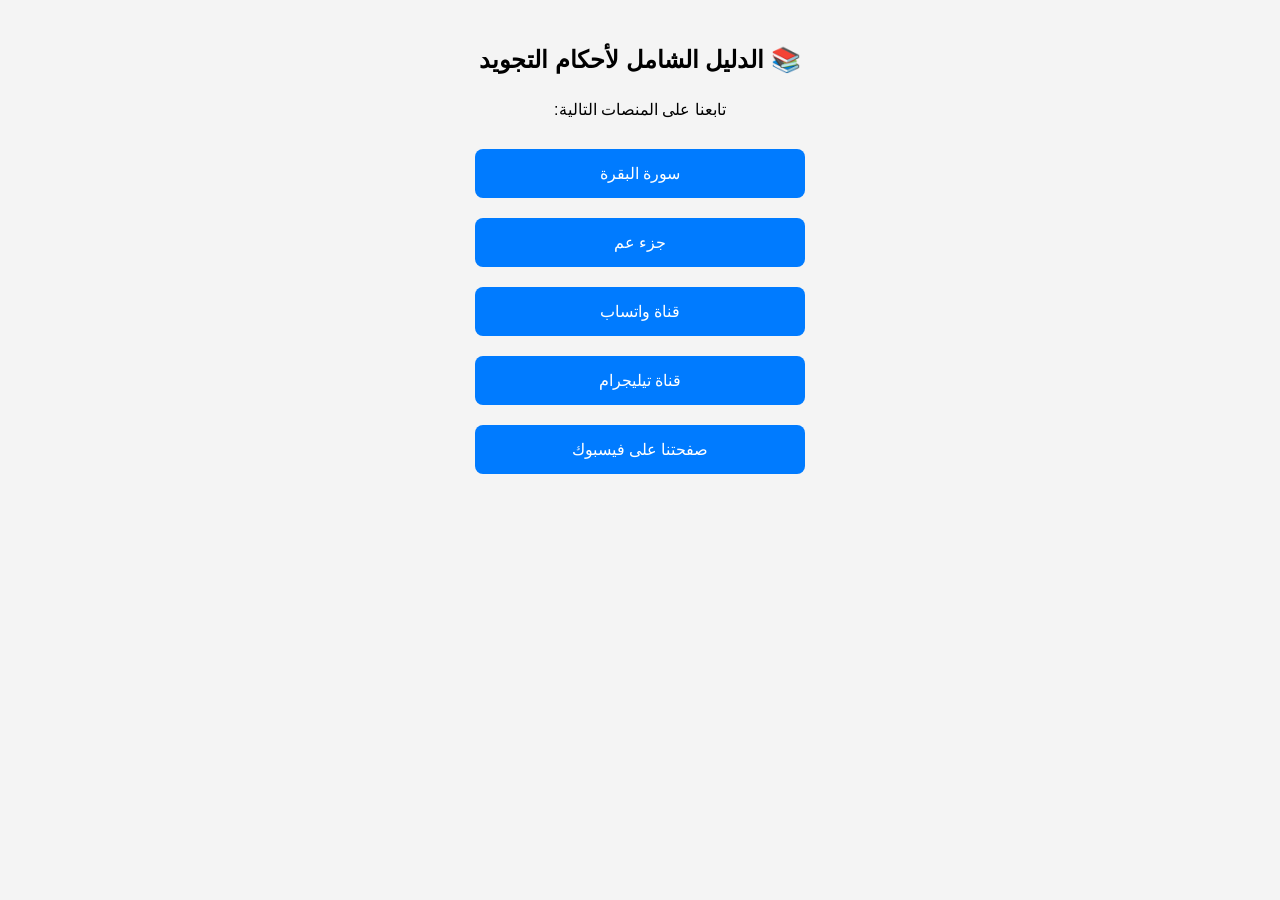
==== index.html @ 838ab2a2 "link 02" ====
<!DOCTYPE html>
<html lang="ar" dir="rtl">
<head>
  <meta charset="UTF-8">
  <meta name="viewport" content="width=device-width, initial-scale=1">
  <title>الدليل الشامل لأحكام التجويد</title>
  <style>
    body {
      margin: 0;
      font-family: "Arial", sans-serif;
      background-color: #f4f4f4;
      display: flex;
      flex-direction: column;
      align-items: center;
      padding: 30px 15px;
    }

    h1 {
      font-size: 24px;
      margin-bottom: 10px;
    }

    p {
      margin-bottom: 20px;
      font-size: 16px;
    }

    .btn {
      display: block;
      width: 100%;
      max-width: 300px;
      padding: 15px;
      margin: 10px auto;
      background-color: #007BFF;
      color: white;
      text-align: center;
      text-decoration: none;
      border-radius: 8px;
      font-size: 16px;
      transition: background-color 0.3s ease;
    }

    .btn:hover {
      background-color: #0056b3;
    }
  </style>
</head>
<body>

  <h1>📚 الدليل الشامل لأحكام التجويد</h1>
  <p>تابعنا على المنصات التالية:</p>

  <a class="btn" href="https://youtube.com/playlist?list=PLL-vvoKUNGNj6DCsCUUqlLY4CWKvs2xUa&si=VzDj2KtYLsqnlW5T">سورة البقرة</a>
  <a class="btn" href="https://youtube.com/playlist?list=PLL-vvoKUNGNimvw0xkNk1RcgR8cFRmpti">جزء عم</a>
  <a class="btn" href="https://whatsapp.com/channel/0029VaKxSuW7IUYVLvglpJ0Y">قناة واتساب</a>
  <a class="btn" href="https://t.me/+GIKTlU7ojdo4MTIy">قناة تيليجرام</a>
  <a class="btn" href="https://facebook.com/ExplanationoftheprovisionsofTajweed">صفحتنا على فيسبوك</a>

</body>
</html>
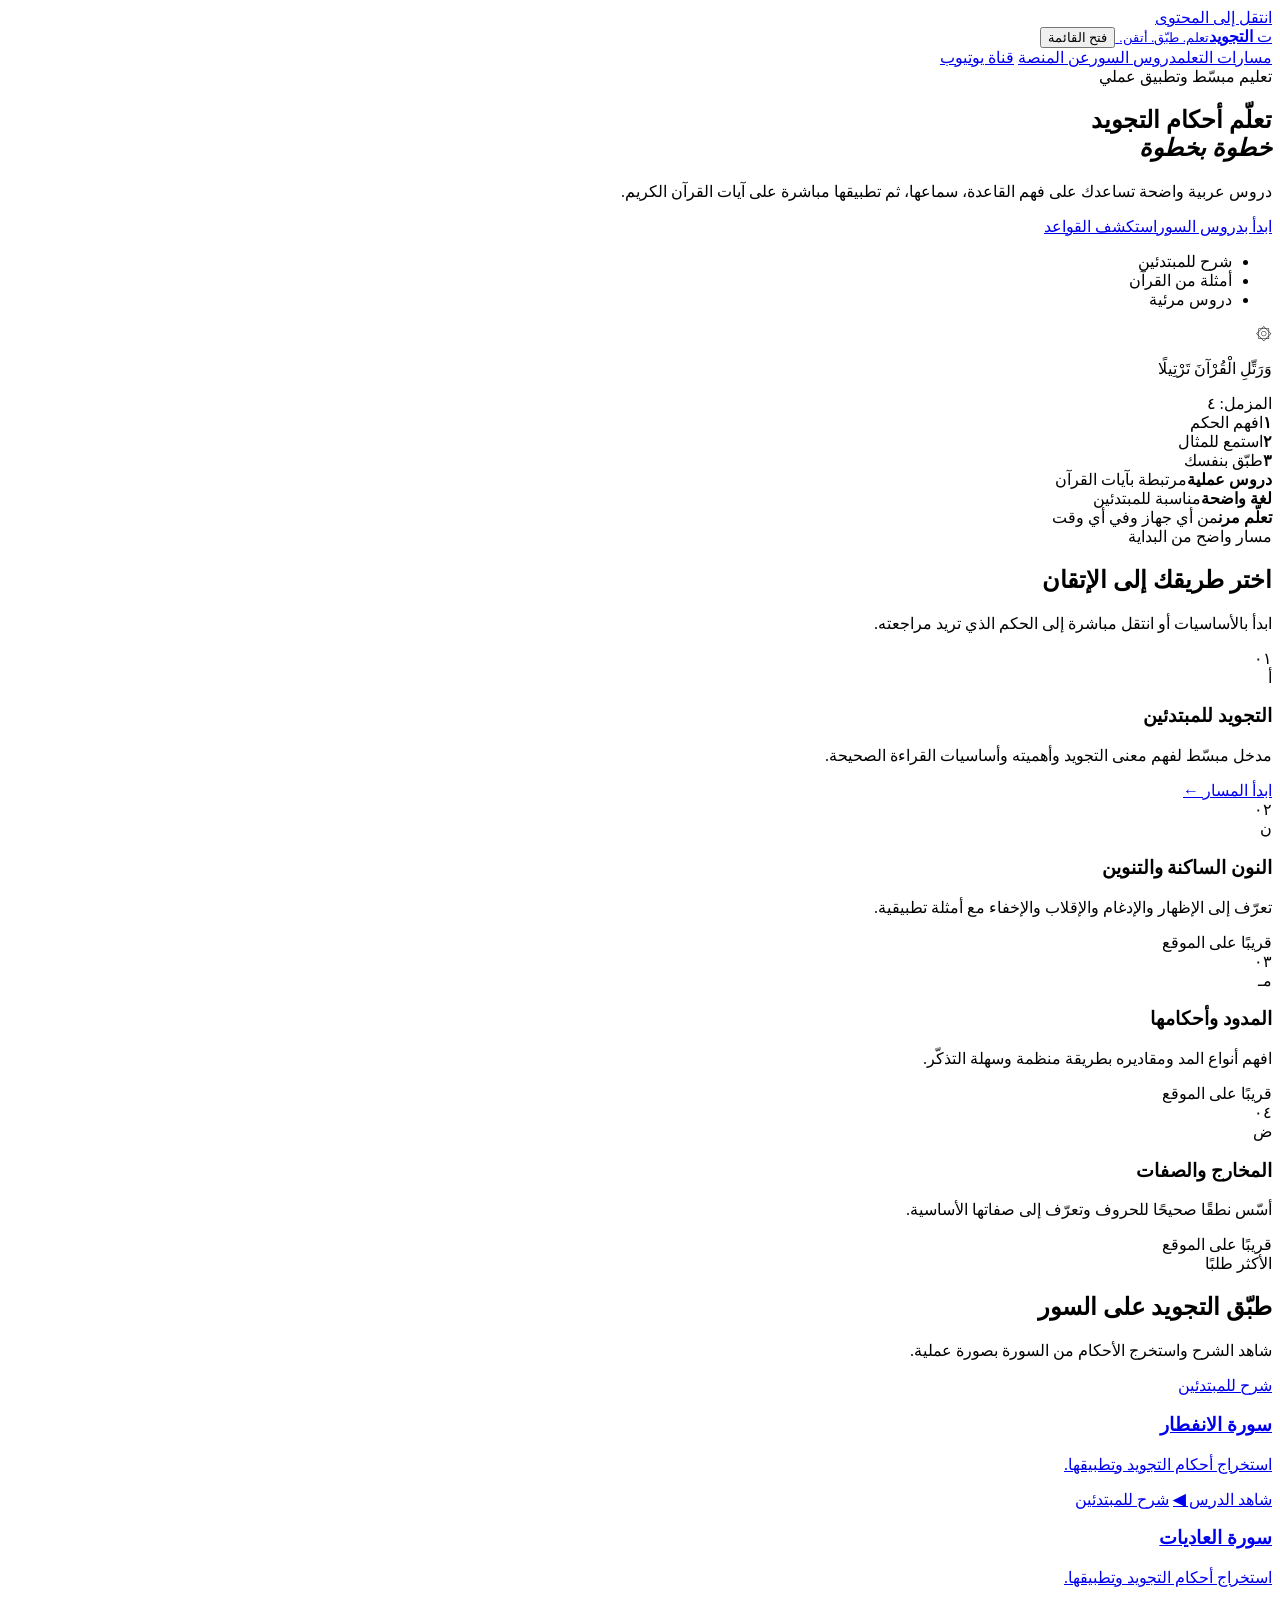
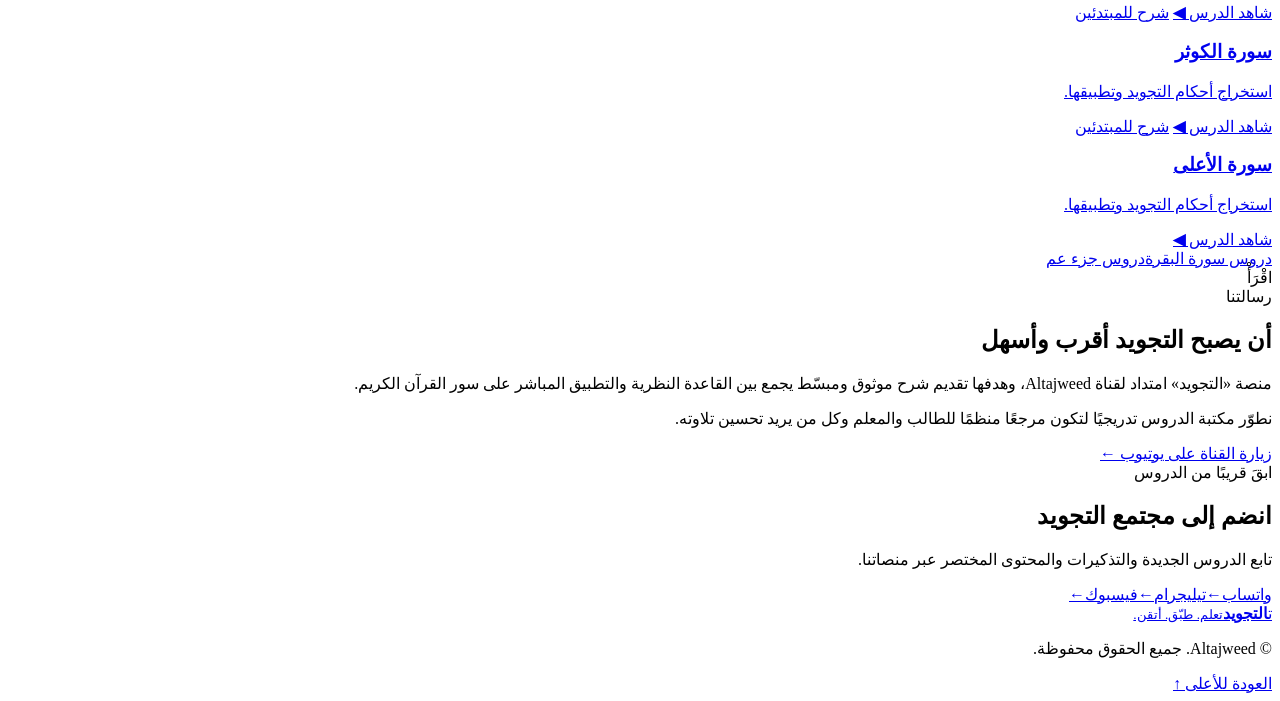
==== commit fbbad824: "Redesign Altajweed homepage" ====
--- a/index.html
+++ b/index.html
@@ -1,60 +1,87 @@
-<!DOCTYPE html>
+<!doctype html>
 <html lang="ar" dir="rtl">
 <head>
-  <meta charset="UTF-8">
+  <meta charset="utf-8">
   <meta name="viewport" content="width=device-width, initial-scale=1">
-  <title>الدليل الشامل لأحكام التجويد</title>
-  <style>
-    body {
-      margin: 0;
-      font-family: "Arial", sans-serif;
-      background-color: #f4f4f4;
-      display: flex;
-      flex-direction: column;
-      align-items: center;
-      padding: 30px 15px;
-    }
-
-    h1 {
-      font-size: 24px;
-      margin-bottom: 10px;
-    }
-
-    p {
-      margin-bottom: 20px;
-      font-size: 16px;
-    }
-
-    .btn {
-      display: block;
-      width: 100%;
-      max-width: 300px;
-      padding: 15px;
-      margin: 10px auto;
-      background-color: #007BFF;
-      color: white;
-      text-align: center;
-      text-decoration: none;
-      border-radius: 8px;
-      font-size: 16px;
-      transition: background-color 0.3s ease;
-    }
-
-    .btn:hover {
-      background-color: #0056b3;
-    }
-  </style>
+  <title>التجويد | تعلّم أحكام التجويد بسهولة</title>
+  <meta name="description" content="منصة التجويد: دروس عربية مبسطة وتطبيقات عملية لأحكام التجويد على سور القرآن الكريم للمبتدئين.">
+  <meta name="theme-color" content="#123c34">
+  <meta property="og:locale" content="ar_AR">
+  <meta property="og:type" content="website">
+  <meta property="og:title" content="التجويد | تعلّم أحكام التجويد بسهولة">
+  <meta property="og:description" content="دروس مبسطة وتطبيقات عملية على سور القرآن الكريم للمبتدئين.">
+  <meta property="og:url" content="https://altajweed.com/">
+  <link rel="canonical" href="https://altajweed.com/">
+  <link rel="preconnect" href="https://fonts.googleapis.com">
+  <link rel="preconnect" href="https://fonts.gstatic.com" crossorigin>
+  <link href="https://fonts.googleapis.com/css2?family=Noto+Kufi+Arabic:wght@400;500;600;700;800&display=swap" rel="stylesheet">
+  <link rel="stylesheet" href="styles.css">
+  <script type="application/ld+json">
+  {"@context":"https://schema.org","@type":"WebSite","name":"التجويد","alternateName":"Altajweed","url":"https://altajweed.com/","inLanguage":"ar"}
+  </script>
 </head>
 <body>
-
-  <h1>📚 الدليل الشامل لأحكام التجويد</h1>
-  <p>تابعنا على المنصات التالية:</p>
-
-  <a class="btn" href="https://youtube.com/playlist?list=PLL-vvoKUNGNj6DCsCUUqlLY4CWKvs2xUa&si=VzDj2KtYLsqnlW5T">سورة البقرة</a>
-  <a class="btn" href="https://youtube.com/playlist?list=PLL-vvoKUNGNimvw0xkNk1RcgR8cFRmpti">جزء عم</a>
-  <a class="btn" href="https://whatsapp.com/channel/0029VaKxSuW7IUYVLvglpJ0Y">قناة واتساب</a>
-  <a class="btn" href="https://t.me/+GIKTlU7ojdo4MTIy">قناة تيليجرام</a>
-  <a class="btn" href="https://facebook.com/ExplanationoftheprovisionsofTajweed">صفحتنا على فيسبوك</a>
-
+  <a class="skip-link" href="#main">انتقل إلى المحتوى</a>
+  <header class="site-header" id="top">
+    <div class="container nav-wrap">
+      <a class="brand" href="#top" aria-label="التجويد - الرئيسية">
+        <span class="brand-mark" aria-hidden="true">ت</span>
+        <span><strong>التجويد</strong><small>تعلم. طبّق. أتقن.</small></span>
+      </a>
+      <button class="menu-button" type="button" aria-expanded="false" aria-controls="main-nav">
+        <span class="sr-only">فتح القائمة</span><span></span><span></span><span></span>
+      </button>
+      <nav class="main-nav" id="main-nav" aria-label="التنقل الرئيسي">
+        <a href="#paths">مسارات التعلم</a><a href="#lessons">دروس السور</a><a href="#about">عن المنصة</a>
+        <a class="nav-cta" href="https://www.youtube.com/@Altajweed" target="_blank" rel="noopener">قناة يوتيوب</a>
+      </nav>
+    </div>
+  </header>
+  <main id="main">
+    <section class="hero">
+      <div class="hero-pattern" aria-hidden="true"></div>
+      <div class="container hero-grid">
+        <div class="hero-copy">
+          <span class="eyebrow">تعليم مبسّط وتطبيق عملي</span>
+          <h1>تعلّم أحكام التجويد<br><em>خطوة بخطوة</em></h1>
+          <p>دروس عربية واضحة تساعدك على فهم القاعدة، سماعها، ثم تطبيقها مباشرة على آيات القرآن الكريم.</p>
+          <div class="hero-actions"><a class="button primary" href="#lessons">ابدأ بدروس السور</a><a class="button ghost" href="#paths">استكشف القواعد</a></div>
+          <ul class="hero-points" aria-label="مميزات المنصة"><li>شرح للمبتدئين</li><li>أمثلة من القرآن</li><li>دروس مرئية</li></ul>
+        </div>
+        <div class="hero-card" aria-label="رحلة التعلم">
+          <div class="verse-mark" aria-hidden="true">۞</div><p class="arabic-line">وَرَتِّلِ الْقُرْآنَ تَرْتِيلًا</p><span>المزمل: ٤</span>
+          <div class="learning-steps"><div><b>١</b><span>افهم الحكم</span></div><div><b>٢</b><span>استمع للمثال</span></div><div><b>٣</b><span>طبّق بنفسك</span></div></div>
+        </div>
+      </div>
+    </section>
+    <section class="trust-strip" aria-label="محتوى المنصة"><div class="container trust-items"><div><strong>دروس عملية</strong><span>مرتبطة بآيات القرآن</span></div><div><strong>لغة واضحة</strong><span>مناسبة للمبتدئين</span></div><div><strong>تعلّم مرن</strong><span>من أي جهاز وفي أي وقت</span></div></div></section>
+    <section class="section" id="paths">
+      <div class="container">
+        <div class="section-heading"><div><span class="eyebrow dark">مسار واضح من البداية</span><h2>اختر طريقك إلى الإتقان</h2></div><p>ابدأ بالأساسيات أو انتقل مباشرة إلى الحكم الذي تريد مراجعته.</p></div>
+        <div class="path-grid">
+          <article class="path-card featured"><span class="card-number">٠١</span><div class="path-icon" aria-hidden="true">أ</div><h3>التجويد للمبتدئين</h3><p>مدخل مبسّط لفهم معنى التجويد وأهميته وأساسيات القراءة الصحيحة.</p><a href="https://www.youtube.com/@Altajweed" target="_blank" rel="noopener">ابدأ المسار <span aria-hidden="true">←</span></a></article>
+          <article class="path-card"><span class="card-number">٠٢</span><div class="path-icon" aria-hidden="true">ن</div><h3>النون الساكنة والتنوين</h3><p>تعرّف إلى الإظهار والإدغام والإقلاب والإخفاء مع أمثلة تطبيقية.</p><span class="coming">قريبًا على الموقع</span></article>
+          <article class="path-card"><span class="card-number">٠٣</span><div class="path-icon" aria-hidden="true">مـ</div><h3>المدود وأحكامها</h3><p>افهم أنواع المد ومقاديره بطريقة منظمة وسهلة التذكّر.</p><span class="coming">قريبًا على الموقع</span></article>
+          <article class="path-card"><span class="card-number">٠٤</span><div class="path-icon" aria-hidden="true">ض</div><h3>المخارج والصفات</h3><p>أسّس نطقًا صحيحًا للحروف وتعرّف إلى صفاتها الأساسية.</p><span class="coming">قريبًا على الموقع</span></article>
+        </div>
+      </div>
+    </section>
+    <section class="section lessons-section" id="lessons">
+      <div class="container">
+        <div class="section-heading light"><div><span class="eyebrow">الأكثر طلبًا</span><h2>طبّق التجويد على السور</h2></div><p>شاهد الشرح واستخرج الأحكام من السورة بصورة عملية.</p></div>
+        <div class="lesson-grid">
+          <a class="lesson-card" href="https://www.youtube.com/watch?v=1KUk1FKr57U" target="_blank" rel="noopener"><span class="lesson-label">شرح للمبتدئين</span><h3>سورة الانفطار</h3><p>استخراج أحكام التجويد وتطبيقها.</p><span class="watch">شاهد الدرس <b>◀</b></span></a>
+          <a class="lesson-card" href="https://www.youtube.com/watch?v=2XgJ5pte5E4" target="_blank" rel="noopener"><span class="lesson-label">شرح للمبتدئين</span><h3>سورة العاديات</h3><p>استخراج أحكام التجويد وتطبيقها.</p><span class="watch">شاهد الدرس <b>◀</b></span></a>
+          <a class="lesson-card" href="https://www.youtube.com/watch?v=7OqHFm6cxBM" target="_blank" rel="noopener"><span class="lesson-label">شرح للمبتدئين</span><h3>سورة الكوثر</h3><p>استخراج أحكام التجويد وتطبيقها.</p><span class="watch">شاهد الدرس <b>◀</b></span></a>
+          <a class="lesson-card" href="https://www.youtube.com/watch?v=R9Y32jQusJU" target="_blank" rel="noopener"><span class="lesson-label">شرح للمبتدئين</span><h3>سورة الأعلى</h3><p>استخراج أحكام التجويد وتطبيقها.</p><span class="watch">شاهد الدرس <b>◀</b></span></a>
+        </div>
+        <div class="playlist-actions"><a class="button gold" href="https://youtube.com/playlist?list=PLL-vvoKUNGNj6DCsCUUqlLY4CWKvs2xUa&amp;si=VzDj2KtYLsqnlW5T" target="_blank" rel="noopener">دروس سورة البقرة</a><a class="button outline-light" href="https://youtube.com/playlist?list=PLL-vvoKUNGNimvw0xkNk1RcgR8cFRmpti" target="_blank" rel="noopener">دروس جزء عم</a></div>
+      </div>
+    </section>
+    <section class="section about-section" id="about"><div class="container about-grid"><div class="about-emblem" aria-hidden="true"><span>اقْرَأْ</span></div><div><span class="eyebrow dark">رسالتنا</span><h2>أن يصبح التجويد أقرب وأسهل</h2><p>منصة «التجويد» امتداد لقناة Altajweed، وهدفها تقديم شرح موثوق ومبسّط يجمع بين القاعدة النظرية والتطبيق المباشر على سور القرآن الكريم.</p><p>نطوّر مكتبة الدروس تدريجيًا لتكون مرجعًا منظمًا للطالب والمعلم وكل من يريد تحسين تلاوته.</p><a class="text-link" href="https://www.youtube.com/@Altajweed" target="_blank" rel="noopener">زيارة القناة على يوتيوب <span aria-hidden="true">←</span></a></div></div></section>
+    <section class="community"><div class="container community-inner"><div><span class="eyebrow dark">ابقَ قريبًا من الدروس</span><h2>انضم إلى مجتمع التجويد</h2><p>تابع الدروس الجديدة والتذكيرات والمحتوى المختصر عبر منصاتنا.</p></div><div class="social-links"><a href="https://whatsapp.com/channel/0029VaKxSuW7IUYVLvglpJ0Y" target="_blank" rel="noopener"><span>واتساب</span><b>←</b></a><a href="https://t.me/+GIKTlU7ojdo4MTIy" target="_blank" rel="noopener"><span>تيليجرام</span><b>←</b></a><a href="https://facebook.com/ExplanationoftheprovisionsofTajweed" target="_blank" rel="noopener"><span>فيسبوك</span><b>←</b></a></div></div></section>
+  </main>
+  <footer><div class="container footer-inner"><a class="brand footer-brand" href="#top"><span class="brand-mark" aria-hidden="true">ت</span><span><strong>التجويد</strong><small>تعلم. طبّق. أتقن.</small></span></a><p>© <span id="year"></span> Altajweed. جميع الحقوق محفوظة.</p><a href="#top">العودة للأعلى ↑</a></div></footer>
+  <script src="script.js" defer></script>
 </body>
 </html>
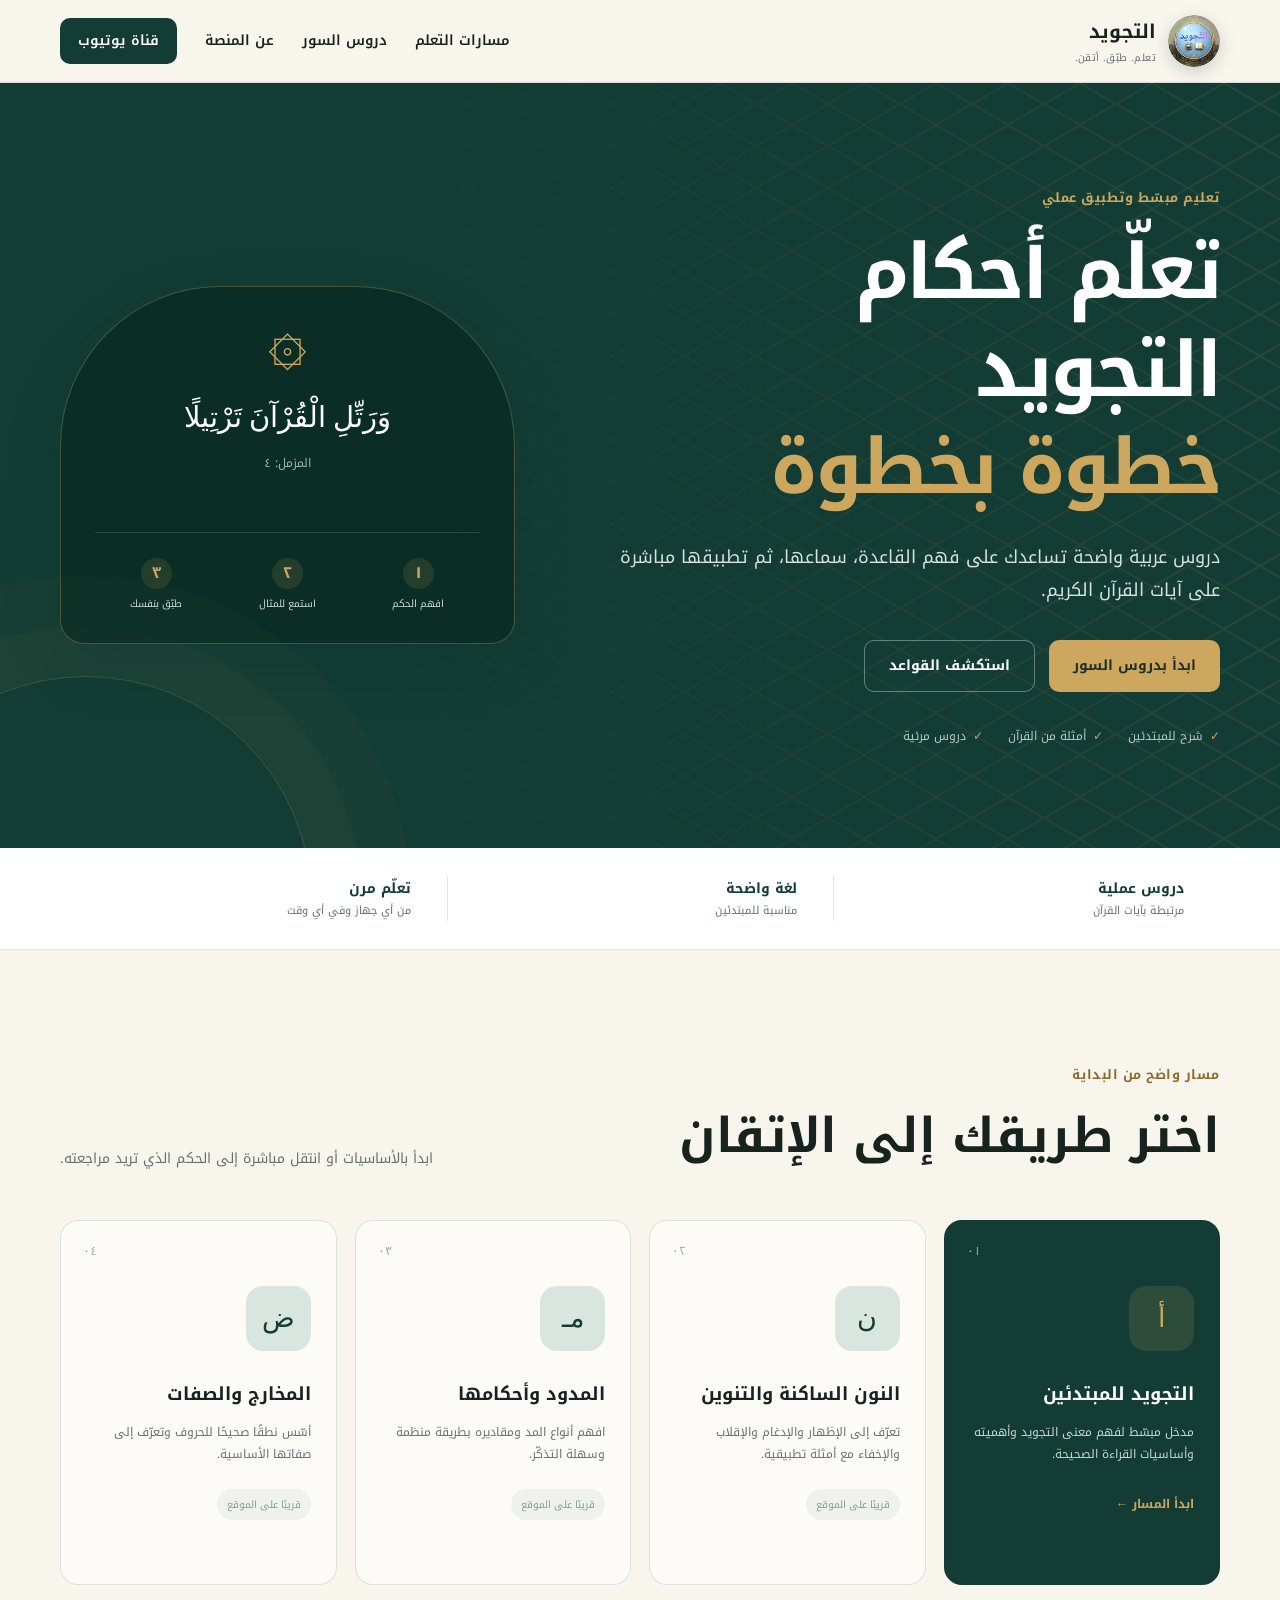
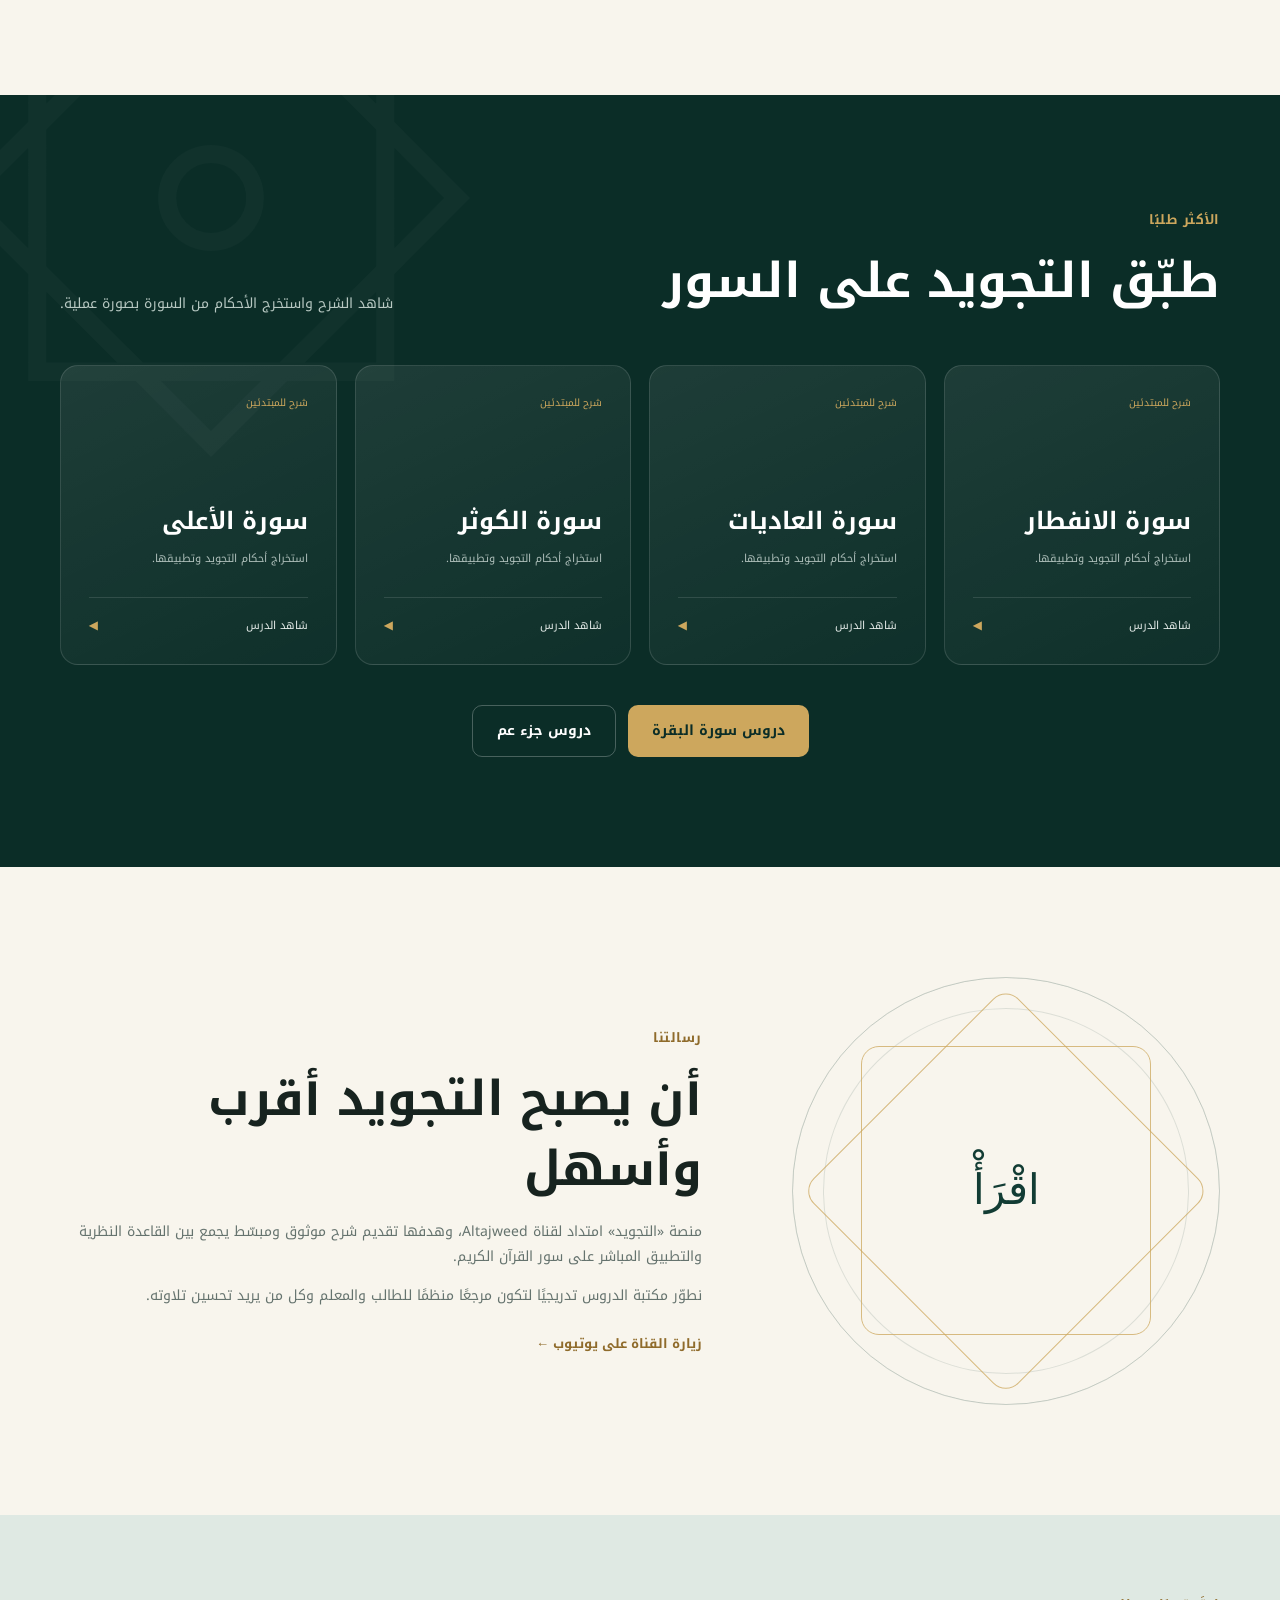
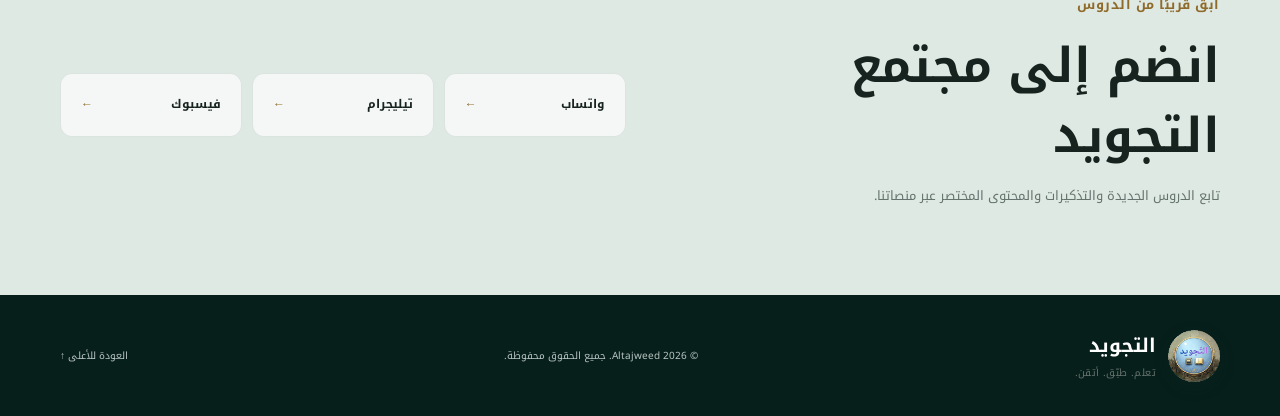
==== commit 633c81b2: "استخدام الشعار الرسمي للموقع" ====
--- a/index.html
+++ b/index.html
@@ -12,6 +12,8 @@
   <meta property="og:description" content="دروس مبسطة وتطبيقات عملية على سور القرآن الكريم للمبتدئين.">
   <meta property="og:url" content="https://altajweed.com/">
   <link rel="canonical" href="https://altajweed.com/">
+  <link rel="icon" type="image/png" href="logo.png">
+  <link rel="apple-touch-icon" href="logo.png">
   <link rel="preconnect" href="https://fonts.googleapis.com">
   <link rel="preconnect" href="https://fonts.gstatic.com" crossorigin>
   <link href="https://fonts.googleapis.com/css2?family=Noto+Kufi+Arabic:wght@400;500;600;700;800&display=swap" rel="stylesheet">
@@ -25,7 +27,7 @@
   <header class="site-header" id="top">
     <div class="container nav-wrap">
       <a class="brand" href="#top" aria-label="التجويد - الرئيسية">
-        <span class="brand-mark" aria-hidden="true">ت</span>
+        <img class="brand-logo" src="logo.png" width="52" height="52" alt="شعار التجويد">
         <span><strong>التجويد</strong><small>تعلم. طبّق. أتقن.</small></span>
       </a>
       <button class="menu-button" type="button" aria-expanded="false" aria-controls="main-nav">
@@ -81,7 +83,7 @@
     <section class="section about-section" id="about"><div class="container about-grid"><div class="about-emblem" aria-hidden="true"><span>اقْرَأْ</span></div><div><span class="eyebrow dark">رسالتنا</span><h2>أن يصبح التجويد أقرب وأسهل</h2><p>منصة «التجويد» امتداد لقناة Altajweed، وهدفها تقديم شرح موثوق ومبسّط يجمع بين القاعدة النظرية والتطبيق المباشر على سور القرآن الكريم.</p><p>نطوّر مكتبة الدروس تدريجيًا لتكون مرجعًا منظمًا للطالب والمعلم وكل من يريد تحسين تلاوته.</p><a class="text-link" href="https://www.youtube.com/@Altajweed" target="_blank" rel="noopener">زيارة القناة على يوتيوب <span aria-hidden="true">←</span></a></div></div></section>
     <section class="community"><div class="container community-inner"><div><span class="eyebrow dark">ابقَ قريبًا من الدروس</span><h2>انضم إلى مجتمع التجويد</h2><p>تابع الدروس الجديدة والتذكيرات والمحتوى المختصر عبر منصاتنا.</p></div><div class="social-links"><a href="https://whatsapp.com/channel/0029VaKxSuW7IUYVLvglpJ0Y" target="_blank" rel="noopener"><span>واتساب</span><b>←</b></a><a href="https://t.me/+GIKTlU7ojdo4MTIy" target="_blank" rel="noopener"><span>تيليجرام</span><b>←</b></a><a href="https://facebook.com/ExplanationoftheprovisionsofTajweed" target="_blank" rel="noopener"><span>فيسبوك</span><b>←</b></a></div></div></section>
   </main>
-  <footer><div class="container footer-inner"><a class="brand footer-brand" href="#top"><span class="brand-mark" aria-hidden="true">ت</span><span><strong>التجويد</strong><small>تعلم. طبّق. أتقن.</small></span></a><p>© <span id="year"></span> Altajweed. جميع الحقوق محفوظة.</p><a href="#top">العودة للأعلى ↑</a></div></footer>
+  <footer><div class="container footer-inner"><a class="brand footer-brand" href="#top"><img class="brand-logo" src="logo.png" width="52" height="52" alt="شعار التجويد"><span><strong>التجويد</strong><small>تعلم. طبّق. أتقن.</small></span></a><p>© <span id="year"></span> Altajweed. جميع الحقوق محفوظة.</p><a href="#top">العودة للأعلى ↑</a></div></footer>
   <script src="script.js" defer></script>
 </body>
 </html>
--- a/styles.css
+++ b/styles.css
@@ -0,0 +1,12 @@
+:root{--ink:#17231f;--forest:#123c34;--forest-2:#0b2d27;--sage:#d9e6df;--cream:#f8f5ed;--gold:#cda75d;--white:#fff;--muted:#65736e;--line:rgba(18,60,52,.13);--shadow:0 20px 60px rgba(10,45,38,.12)}
+*{box-sizing:border-box}html{scroll-behavior:smooth}body{margin:0;background:var(--cream);color:var(--ink);font-family:"Noto Kufi Arabic",Tahoma,Arial,sans-serif;line-height:1.8}a{color:inherit}.container{width:min(1160px,calc(100% - 40px));margin:auto}.skip-link{position:fixed;top:-100px;right:20px;z-index:1000;background:var(--white);padding:10px 16px;border-radius:8px}.skip-link:focus{top:12px}.sr-only{position:absolute;width:1px;height:1px;padding:0;margin:-1px;overflow:hidden;clip:rect(0,0,0,0);white-space:nowrap;border:0}
+.site-header{position:sticky;top:0;z-index:50;background:rgba(248,245,237,.92);backdrop-filter:blur(14px);border-bottom:1px solid var(--line)}.nav-wrap{min-height:82px;display:flex;align-items:center;justify-content:space-between;gap:30px}.brand{display:flex;align-items:center;gap:12px;text-decoration:none}.brand-logo{width:52px;height:52px;border-radius:50%;object-fit:cover;box-shadow:0 5px 16px rgba(10,45,38,.18);flex:0 0 auto}.brand strong,.brand small{display:block}.brand strong{font-size:19px}.brand small{font-size:10px;color:var(--muted);letter-spacing:.04em}.main-nav{display:flex;align-items:center;gap:28px}.main-nav a{text-decoration:none;font-size:14px;font-weight:600}.main-nav a:not(.nav-cta):hover{color:#8b6a2e}.nav-cta{background:var(--forest);color:var(--white);padding:10px 18px;border-radius:10px}.menu-button{display:none;background:none;border:0;padding:8px}.menu-button span:not(.sr-only){display:block;width:25px;height:2px;background:var(--forest);margin:5px}
+.hero{position:relative;overflow:hidden;background:var(--forest);color:var(--white);min-height:680px;display:grid;align-items:center}.hero-pattern{position:absolute;inset:0;opacity:.1;background-image:linear-gradient(30deg,transparent 48%,var(--gold) 49%,var(--gold) 51%,transparent 52%),linear-gradient(-30deg,transparent 48%,var(--gold) 49%,var(--gold) 51%,transparent 52%);background-size:72px 42px;mask-image:linear-gradient(to left,black,transparent 74%)}.hero:after{content:"";position:absolute;width:450px;height:450px;border:1px solid rgba(205,167,93,.25);border-radius:50%;left:-140px;bottom:-280px;box-shadow:0 0 0 50px rgba(205,167,93,.03),0 0 0 100px rgba(205,167,93,.03)}.hero-grid{position:relative;z-index:1;display:grid;grid-template-columns:1.15fr .85fr;gap:90px;align-items:center;padding-block:100px}.eyebrow{display:inline-block;color:var(--gold);font-size:13px;font-weight:700;letter-spacing:.04em;margin-bottom:16px}.eyebrow.dark{color:#8f6b2b}.hero h1{font-size:clamp(44px,6vw,76px);line-height:1.28;margin:0 0 24px;letter-spacing:-.04em}.hero h1 em{font-style:normal;color:var(--gold)}.hero-copy>p{max-width:690px;color:#d7e2de;font-size:18px;margin:0 0 34px}.hero-actions{display:flex;gap:14px;flex-wrap:wrap}.button{display:inline-flex;align-items:center;justify-content:center;min-height:52px;padding:11px 24px;border-radius:10px;text-decoration:none;font-weight:700;font-size:14px;transition:.25s}.button:hover{transform:translateY(-2px)}.primary{background:var(--gold);color:#1d302a}.ghost{border:1px solid rgba(255,255,255,.35);color:var(--white)}.hero-points{list-style:none;display:flex;gap:25px;padding:0;margin:34px 0 0;color:#b9cac4;font-size:12px}.hero-points li:before{content:"✓";color:var(--gold);margin-left:7px}.hero-card{position:relative;text-align:center;padding:48px 34px 30px;border:1px solid rgba(205,167,93,.32);background:rgba(5,35,29,.54);border-radius:160px 160px 24px 24px;box-shadow:var(--shadow)}.verse-mark{font-size:36px;color:var(--gold);line-height:1}.arabic-line{font-family:serif;font-size:29px;margin:20px 0 5px}.hero-card>span{color:#9fb5ae;font-size:12px}.learning-steps{display:grid;grid-template-columns:repeat(3,1fr);gap:8px;margin-top:55px;padding-top:25px;border-top:1px solid rgba(255,255,255,.12)}.learning-steps div{display:grid;justify-items:center;gap:6px}.learning-steps b{display:grid;place-items:center;width:31px;height:31px;border-radius:50%;background:rgba(205,167,93,.13);color:var(--gold)}.learning-steps span{font-size:10px;color:#ccd9d5}
+.trust-strip{background:var(--white);border-bottom:1px solid var(--line)}.trust-items{display:grid;grid-template-columns:repeat(3,1fr);padding-block:28px}.trust-items div{padding:0 36px;border-left:1px solid var(--line)}.trust-items div:last-child{border-left:0}.trust-items strong,.trust-items span{display:block}.trust-items strong{font-size:14px;color:var(--forest)}.trust-items span{font-size:11px;color:var(--muted)}
+.section{padding:110px 0}.section-heading{display:flex;align-items:end;justify-content:space-between;gap:60px;margin-bottom:48px}.section-heading h2,.about-section h2,.community h2{font-size:clamp(30px,4vw,48px);line-height:1.45;margin:0}.section-heading>p{max-width:420px;margin:0;color:var(--muted);font-size:14px}.path-grid{display:grid;grid-template-columns:repeat(4,1fr);gap:18px}.path-card{position:relative;min-height:365px;padding:30px 25px;background:rgba(255,255,255,.62);border:1px solid var(--line);border-radius:18px;overflow:hidden;transition:.25s}.path-card:hover{transform:translateY(-6px);box-shadow:var(--shadow);background:var(--white)}.path-card.featured{background:var(--forest);color:var(--white)}.card-number{position:absolute;top:20px;left:22px;color:#9ba9a4;font-size:12px}.path-icon{display:grid;place-items:center;width:65px;height:65px;border-radius:17px;background:var(--sage);color:var(--forest);font-family:serif;font-size:27px;margin:35px 0 27px}.featured .path-icon{background:rgba(205,167,93,.15);color:var(--gold)}.path-card h3{font-size:18px;margin:0 0 12px}.path-card p{font-size:12px;color:var(--muted);margin:0 0 24px}.featured p{color:#c9d7d2}.path-card a{color:var(--gold);font-size:12px;font-weight:700;text-decoration:none}.coming{font-size:10px;color:#8c9995;background:#eef1ee;padding:6px 10px;border-radius:20px}
+.lessons-section{background:var(--forest-2);color:var(--white);position:relative;overflow:hidden}.lessons-section:before{content:"۞";position:absolute;font-size:500px;line-height:1;color:rgba(255,255,255,.025);left:-60px;top:-130px}.section-heading.light>p{color:#b7c8c2}.lesson-grid{position:relative;display:grid;grid-template-columns:repeat(4,1fr);gap:18px}.lesson-card{min-height:300px;padding:28px;border:1px solid rgba(255,255,255,.13);border-radius:18px;text-decoration:none;background:linear-gradient(155deg,rgba(255,255,255,.08),rgba(255,255,255,.02));display:flex;flex-direction:column;transition:.25s}.lesson-card:hover{transform:translateY(-6px);border-color:rgba(205,167,93,.6)}.lesson-label{font-size:10px;color:var(--gold)}.lesson-card h3{font-size:24px;margin:auto 0 6px}.lesson-card p{font-size:11px;color:#aebfba;margin:0 0 28px}.watch{border-top:1px solid rgba(255,255,255,.12);padding-top:18px;font-size:11px;display:flex;justify-content:space-between;color:#e5ece9}.watch b{color:var(--gold)}.playlist-actions{display:flex;justify-content:center;gap:12px;margin-top:40px}.gold{background:var(--gold);color:var(--forest-2)}.outline-light{border:1px solid rgba(255,255,255,.25)}
+.about-grid{display:grid;grid-template-columns:.8fr 1.2fr;gap:90px;align-items:center}.about-emblem{position:relative;aspect-ratio:1;display:grid;place-items:center;border-radius:50%;border:1px solid rgba(18,60,52,.22);box-shadow:inset 0 0 0 30px var(--cream),inset 0 0 0 31px rgba(18,60,52,.12)}.about-emblem:before,.about-emblem:after{content:"";position:absolute;inset:16%;border:1px solid rgba(205,167,93,.75);transform:rotate(45deg);border-radius:18px}.about-emblem:after{transform:rotate(0)}.about-emblem span{font-family:serif;font-size:42px;color:var(--forest);z-index:1}.about-grid p{color:var(--muted);font-size:14px}.text-link{display:inline-block;margin-top:10px;color:#8f6b2b;font-weight:700;font-size:13px;text-decoration:none}
+.community{background:#dfe9e3;padding:75px 0}.community-inner{display:grid;grid-template-columns:1fr 1.1fr;align-items:center;gap:80px}.community p{font-size:13px;color:var(--muted)}.social-links{display:grid;grid-template-columns:repeat(3,1fr);gap:10px}.social-links a{background:rgba(255,255,255,.65);border:1px solid rgba(18,60,52,.1);border-radius:12px;padding:20px;text-decoration:none;display:flex;justify-content:space-between;font-size:12px;font-weight:700}.social-links b{color:#8f6b2b}footer{background:#071f1b;color:#b9c6c2;padding:34px 0}.footer-inner{display:flex;align-items:center;justify-content:space-between;gap:25px}.footer-brand strong{color:var(--white)}.footer-inner p,.footer-inner>a{font-size:10px}.footer-inner>a{text-decoration:none}
+@media(max-width:900px){.main-nav{display:none;position:absolute;top:82px;right:20px;left:20px;background:var(--white);padding:22px;border-radius:14px;box-shadow:var(--shadow);flex-direction:column;align-items:stretch}.main-nav.open{display:flex}.menu-button{display:block}.hero-grid{grid-template-columns:1fr;gap:55px}.hero-card{max-width:520px;width:100%;margin:auto}.path-grid,.lesson-grid{grid-template-columns:repeat(2,1fr)}.about-grid{gap:45px}.community-inner{grid-template-columns:1fr}.section-heading{align-items:start;flex-direction:column;gap:14px}}
+@media(max-width:600px){.container{width:min(100% - 28px,1160px)}.nav-wrap{min-height:72px}.main-nav{top:72px}.hero{min-height:auto}.hero-grid{padding-block:70px}.hero h1{font-size:42px}.hero-copy>p{font-size:15px}.hero-card{padding:42px 20px 24px}.arabic-line{font-size:24px}.hero-points{gap:12px;flex-wrap:wrap}.trust-items{grid-template-columns:1fr}.trust-items div{border-left:0;border-bottom:1px solid var(--line);padding:12px 4px}.section{padding:78px 0}.section-heading{margin-bottom:32px}.path-grid,.lesson-grid{grid-template-columns:1fr}.path-card{min-height:315px}.playlist-actions{flex-direction:column}.about-grid{grid-template-columns:1fr}.about-emblem{width:min(320px,90%);margin:auto}.social-links{grid-template-columns:1fr}.footer-inner{flex-direction:column;text-align:center}.community{padding:65px 0}}
+@media(prefers-reduced-motion:reduce){html{scroll-behavior:auto}*,*:before,*:after{transition:none!important}}
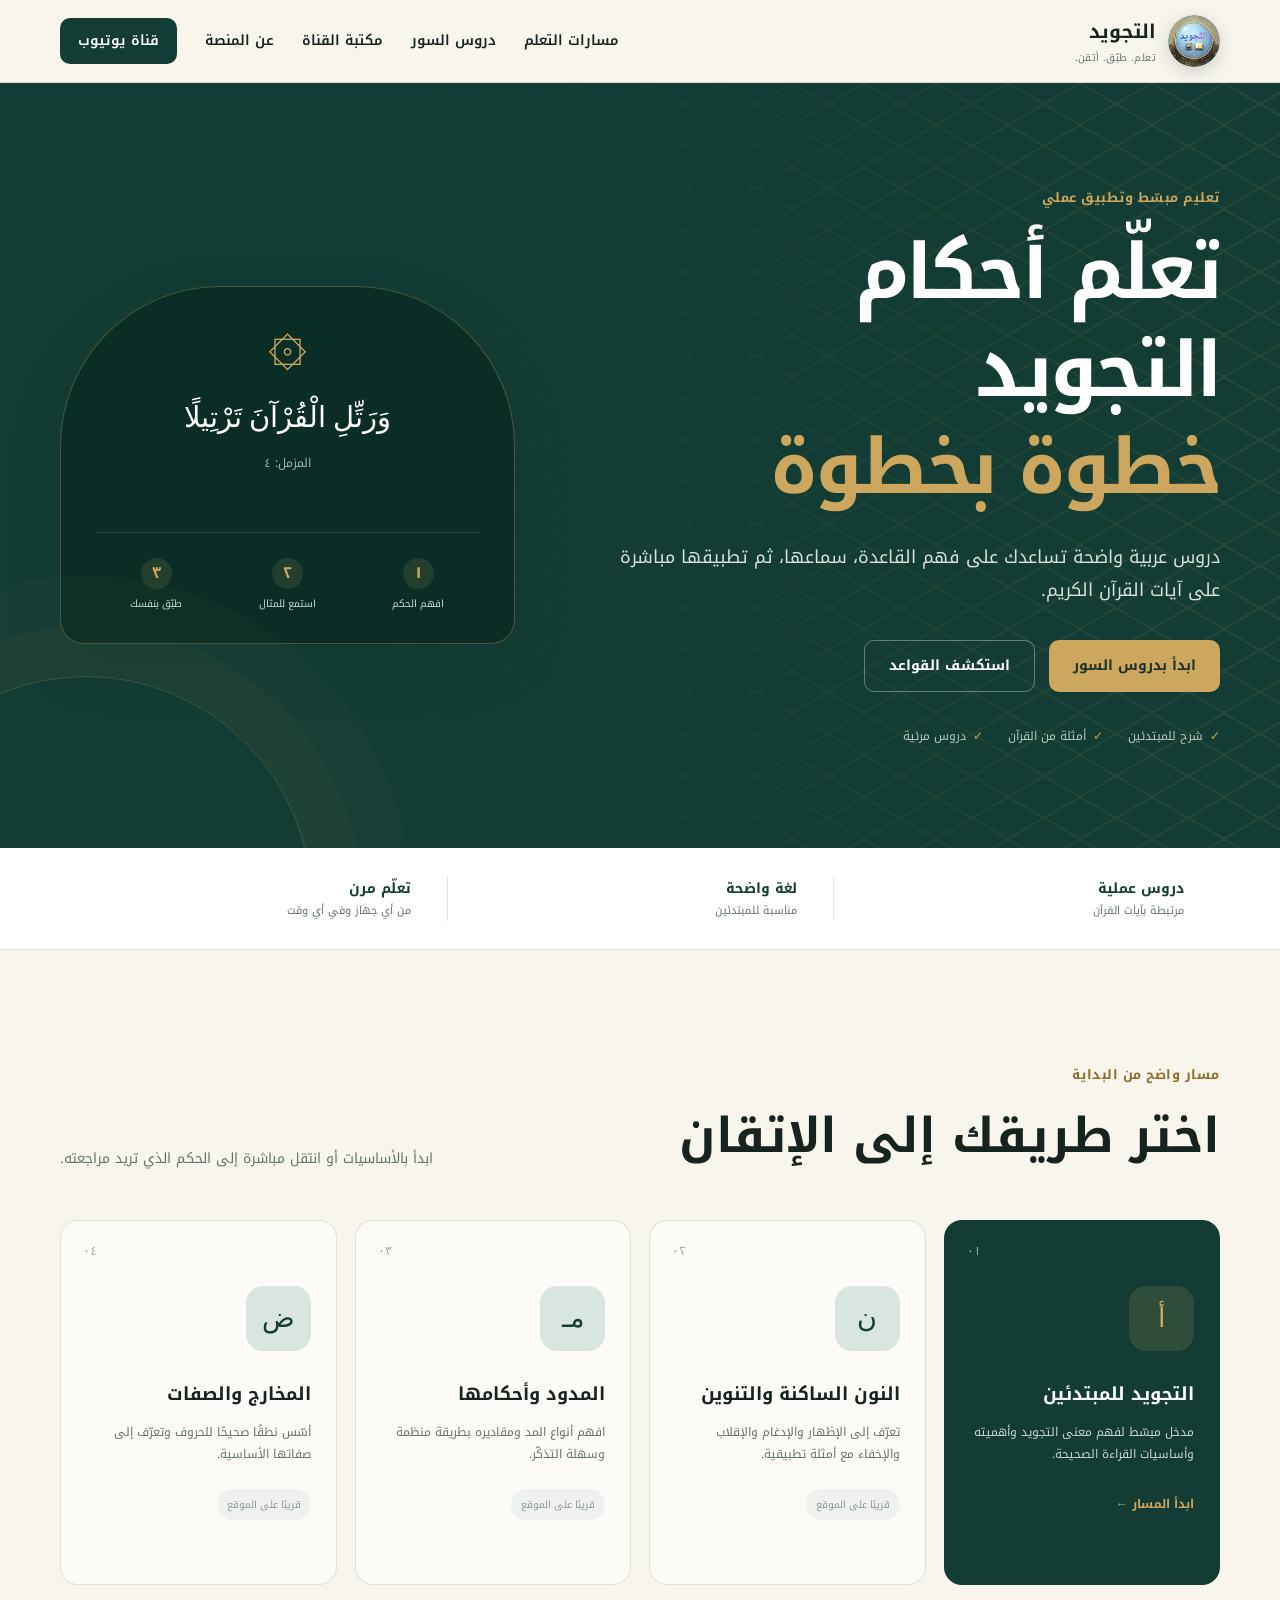
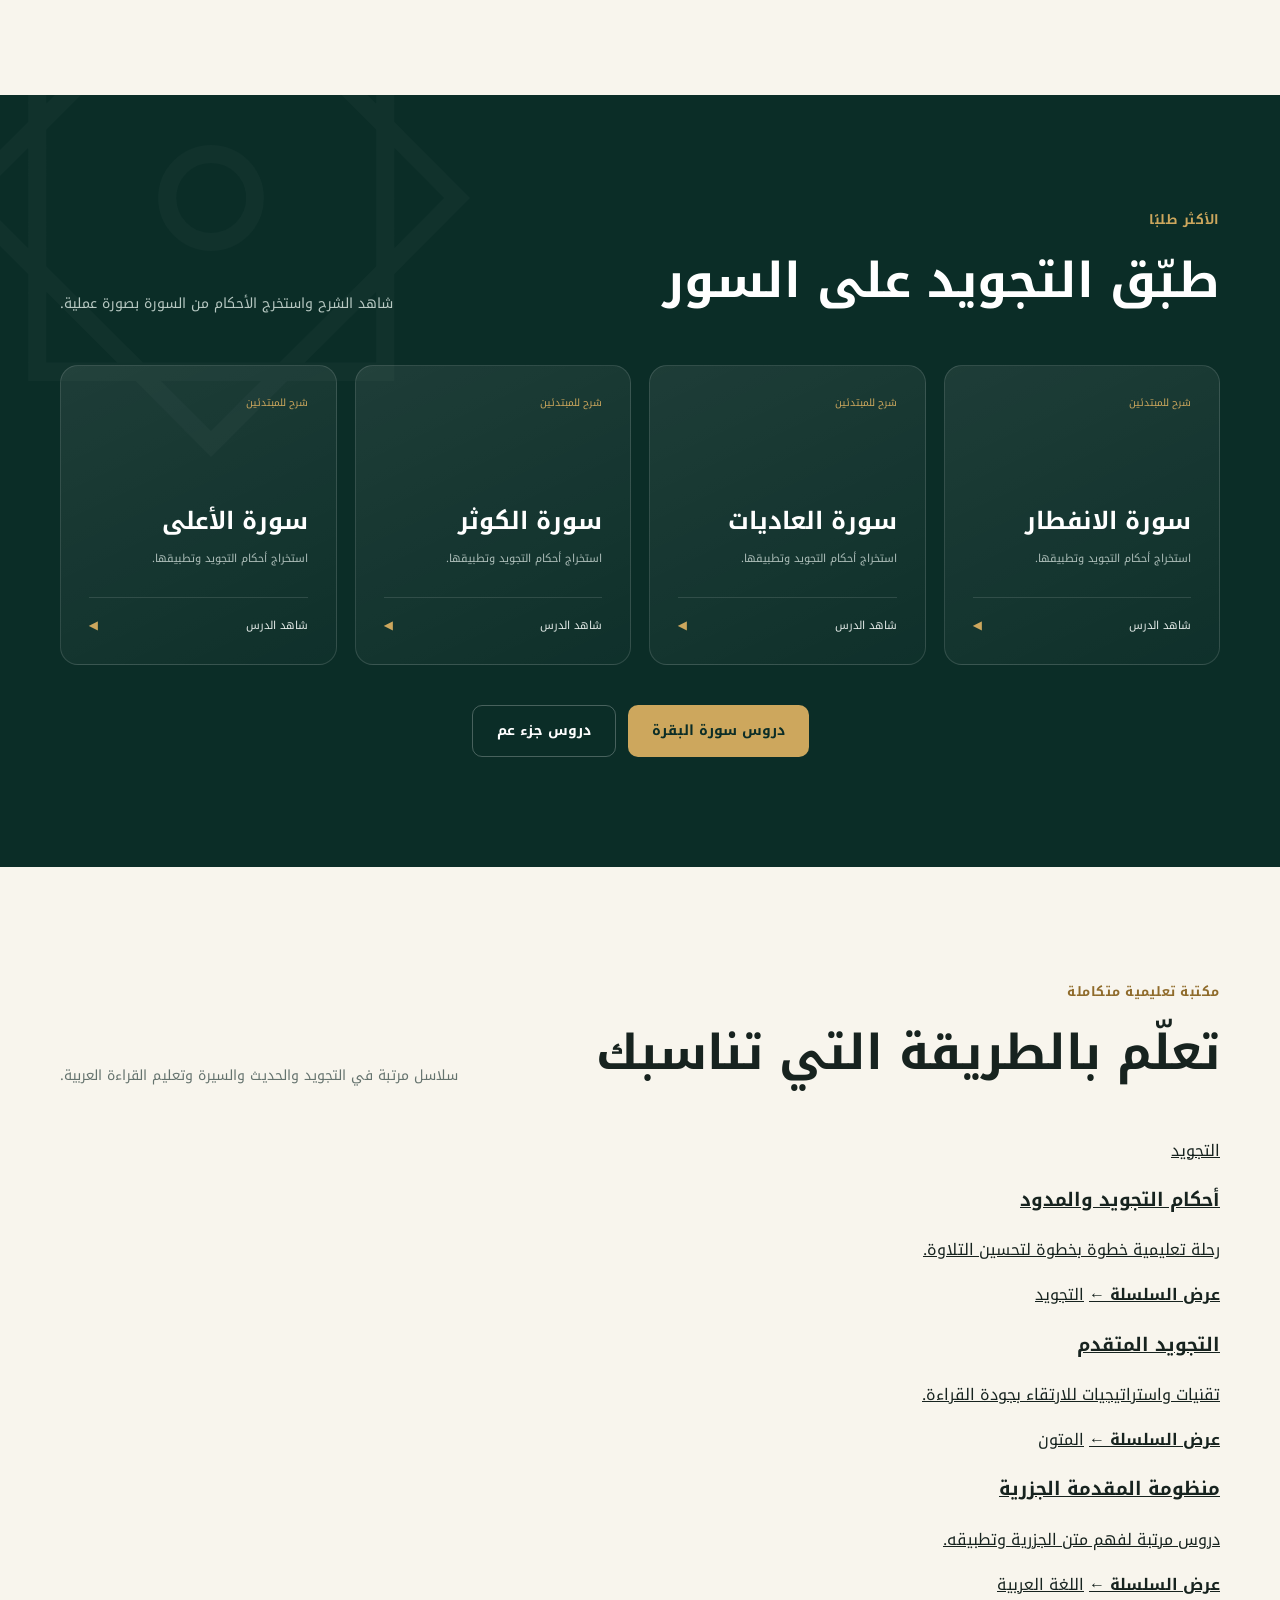
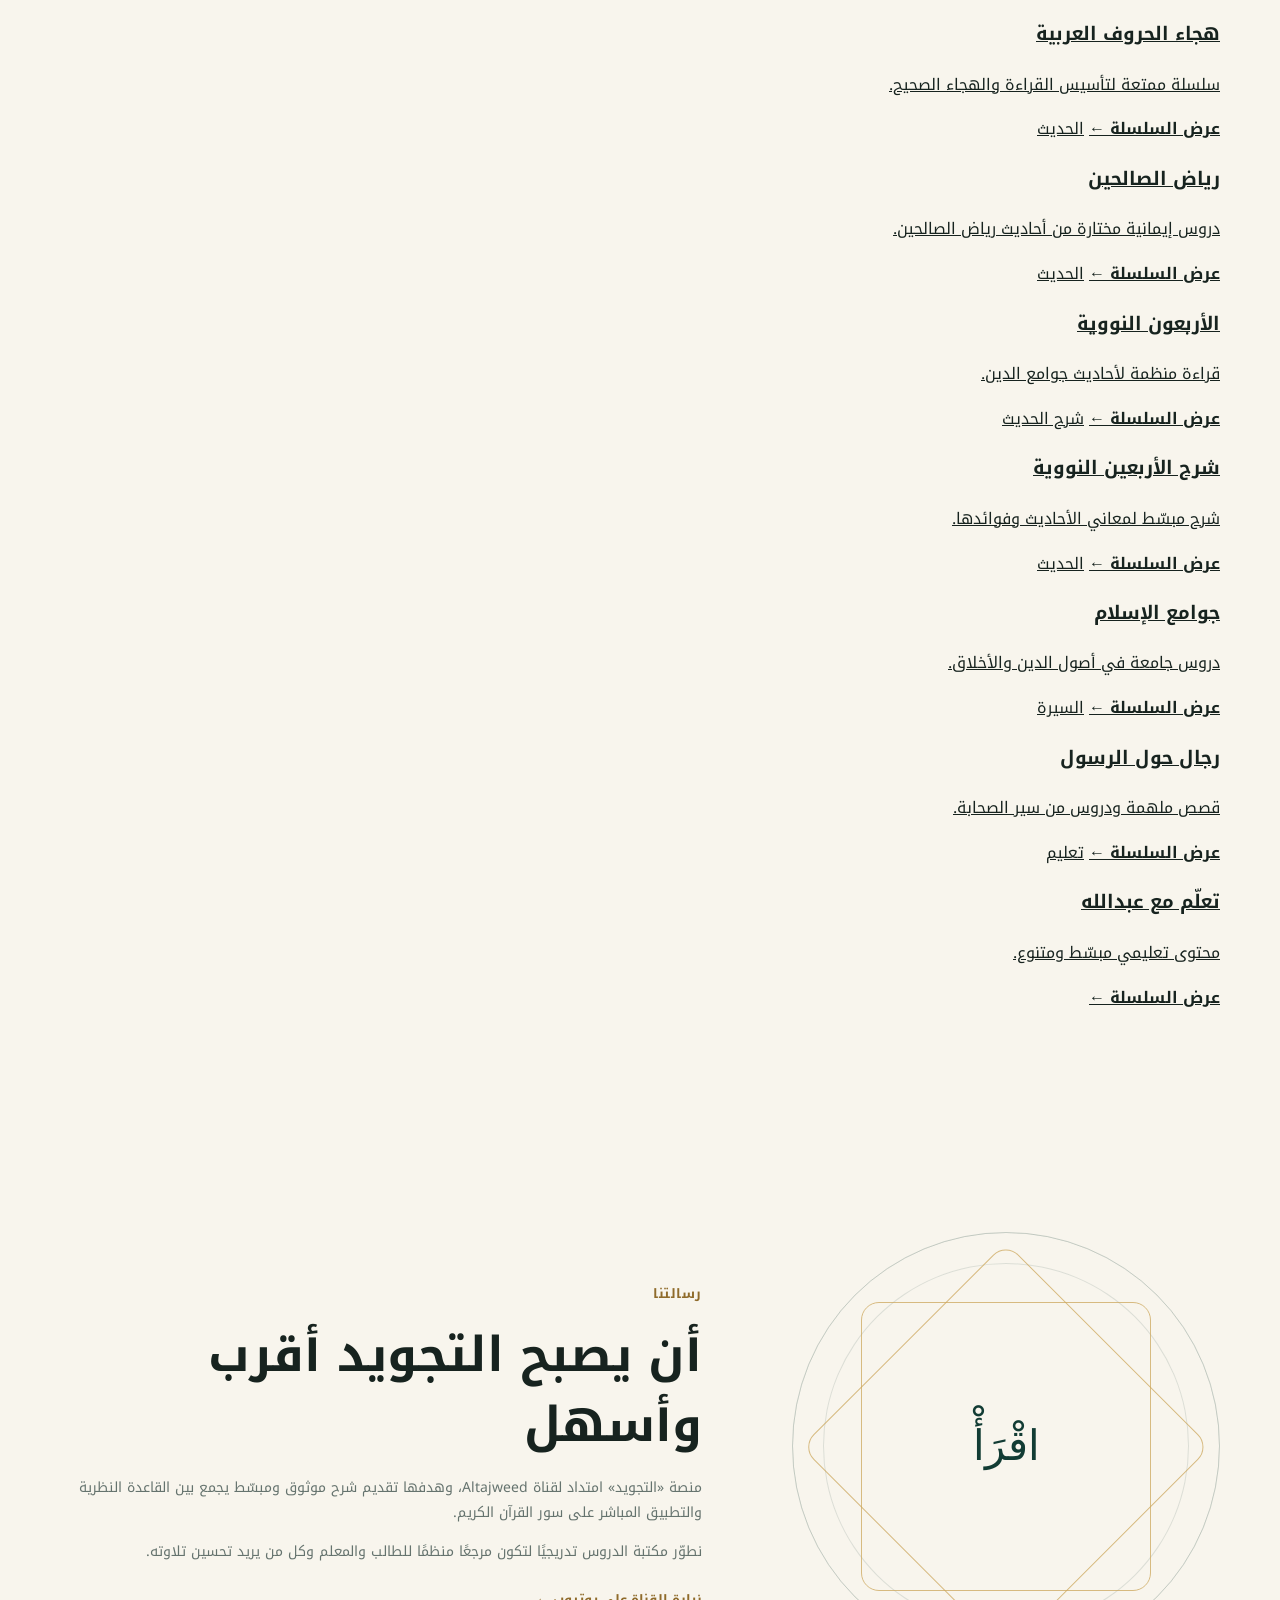
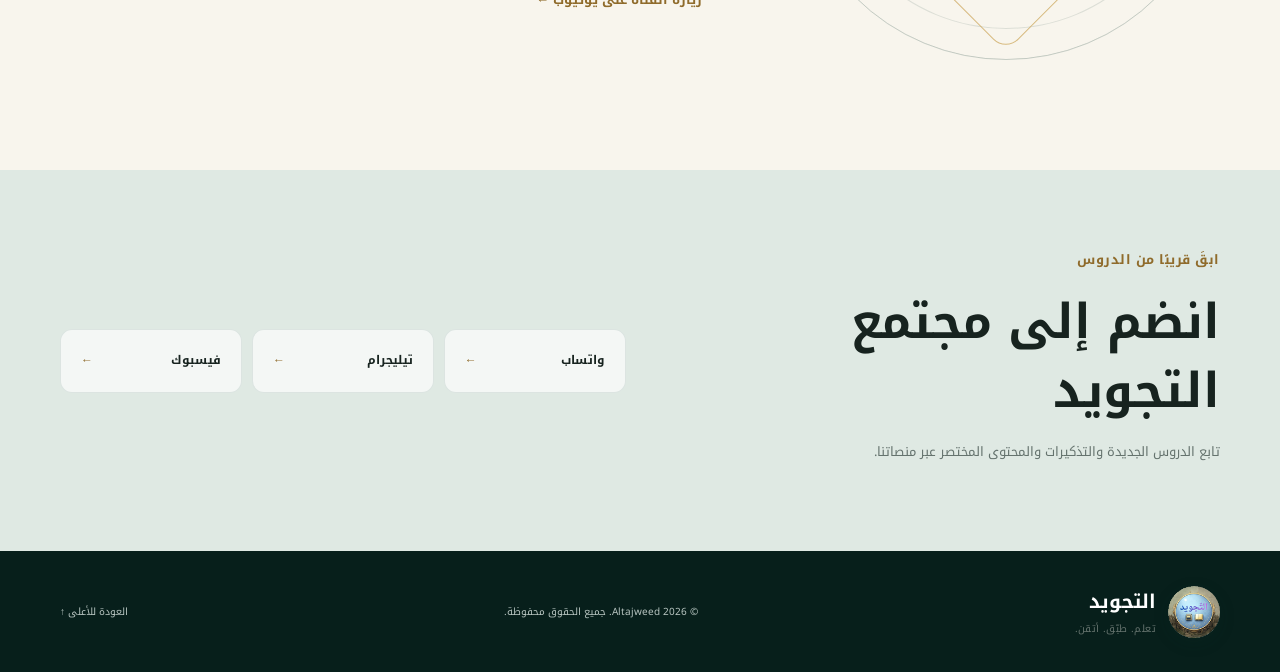
==== commit eda989a0: "إضافة مكتبة قوائم القناة" ====
--- a/index.html
+++ b/index.html
@@ -34,7 +34,7 @@
         <span class="sr-only">فتح القائمة</span><span></span><span></span><span></span>
       </button>
       <nav class="main-nav" id="main-nav" aria-label="التنقل الرئيسي">
-        <a href="#paths">مسارات التعلم</a><a href="#lessons">دروس السور</a><a href="#about">عن المنصة</a>
+        <a href="#paths">مسارات التعلم</a><a href="#lessons">دروس السور</a><a href="#library">مكتبة القناة</a><a href="#about">عن المنصة</a>
         <a class="nav-cta" href="https://www.youtube.com/@Altajweed" target="_blank" rel="noopener">قناة يوتيوب</a>
       </nav>
     </div>
@@ -80,6 +80,23 @@
         <div class="playlist-actions"><a class="button gold" href="https://youtube.com/playlist?list=PLL-vvoKUNGNj6DCsCUUqlLY4CWKvs2xUa&amp;si=VzDj2KtYLsqnlW5T" target="_blank" rel="noopener">دروس سورة البقرة</a><a class="button outline-light" href="https://youtube.com/playlist?list=PLL-vvoKUNGNimvw0xkNk1RcgR8cFRmpti" target="_blank" rel="noopener">دروس جزء عم</a></div>
       </div>
     </section>
+    <section class="section library-section" id="library">
+      <div class="container">
+        <div class="section-heading"><div><span class="eyebrow dark">مكتبة تعليمية متكاملة</span><h2>تعلّم بالطريقة التي تناسبك</h2></div><p>سلاسل مرتبة في التجويد والحديث والسيرة وتعليم القراءة العربية.</p></div>
+        <div class="library-grid">
+          <a class="library-card" href="https://www.youtube.com/playlist?list=PLL-vvoKUNGNgXZCoHENS5dmqRHWz0oY6Z" target="_blank" rel="noopener"><span>التجويد</span><h3>أحكام التجويد والمدود</h3><p>رحلة تعليمية خطوة بخطوة لتحسين التلاوة.</p><b>عرض السلسلة ←</b></a>
+          <a class="library-card" href="https://www.youtube.com/playlist?list=PLL-vvoKUNGNjD09WM6TXjIQFC8uNyP05P" target="_blank" rel="noopener"><span>التجويد</span><h3>التجويد المتقدم</h3><p>تقنيات واستراتيجيات للارتقاء بجودة القراءة.</p><b>عرض السلسلة ←</b></a>
+          <a class="library-card" href="https://www.youtube.com/playlist?list=PLL-vvoKUNGNjceWRsHrDzdgN32ThiaKy3" target="_blank" rel="noopener"><span>المتون</span><h3>منظومة المقدمة الجزرية</h3><p>دروس مرتبة لفهم متن الجزرية وتطبيقه.</p><b>عرض السلسلة ←</b></a>
+          <a class="library-card" href="https://www.youtube.com/playlist?list=PLL-vvoKUNGNgMZxGp1qmXVTxcZwvX8oK8" target="_blank" rel="noopener"><span>اللغة العربية</span><h3>هجاء الحروف العربية</h3><p>سلسلة ممتعة لتأسيس القراءة والهجاء الصحيح.</p><b>عرض السلسلة ←</b></a>
+          <a class="library-card" href="https://www.youtube.com/playlist?list=PLL-vvoKUNGNgdVnaDw9qo-uNhhf5DrK_O" target="_blank" rel="noopener"><span>الحديث</span><h3>رياض الصالحين</h3><p>دروس إيمانية مختارة من أحاديث رياض الصالحين.</p><b>عرض السلسلة ←</b></a>
+          <a class="library-card" href="https://www.youtube.com/playlist?list=PLL-vvoKUNGNiJWkNqx5lWJQ0SXGUlWgDn" target="_blank" rel="noopener"><span>الحديث</span><h3>الأربعون النووية</h3><p>قراءة منظمة لأحاديث جوامع الدين.</p><b>عرض السلسلة ←</b></a>
+          <a class="library-card" href="https://www.youtube.com/playlist?list=PLL-vvoKUNGNj4xNUgp9ySrZalMmsml0f_" target="_blank" rel="noopener"><span>شرح الحديث</span><h3>شرح الأربعين النووية</h3><p>شرح مبسّط لمعاني الأحاديث وفوائدها.</p><b>عرض السلسلة ←</b></a>
+          <a class="library-card" href="https://www.youtube.com/playlist?list=PLL-vvoKUNGNjMqksLUzpEnHihRDEphvnx" target="_blank" rel="noopener"><span>الحديث</span><h3>جوامع الإسلام</h3><p>دروس جامعة في أصول الدين والأخلاق.</p><b>عرض السلسلة ←</b></a>
+          <a class="library-card" href="https://www.youtube.com/playlist?list=PLL-vvoKUNGNh7MJqRpxXmvjRJEAEA8V_g" target="_blank" rel="noopener"><span>السيرة</span><h3>رجال حول الرسول</h3><p>قصص ملهمة ودروس من سير الصحابة.</p><b>عرض السلسلة ←</b></a>
+          <a class="library-card" href="https://www.youtube.com/playlist?list=PLL-vvoKUNGNin6DpzZJ7zK2MnNfGbqpIk" target="_blank" rel="noopener"><span>تعليم</span><h3>تعلّم مع عبدالله</h3><p>محتوى تعليمي مبسّط ومتنوع.</p><b>عرض السلسلة ←</b></a>
+        </div>
+      </div>
+    </section>
     <section class="section about-section" id="about"><div class="container about-grid"><div class="about-emblem" aria-hidden="true"><span>اقْرَأْ</span></div><div><span class="eyebrow dark">رسالتنا</span><h2>أن يصبح التجويد أقرب وأسهل</h2><p>منصة «التجويد» امتداد لقناة Altajweed، وهدفها تقديم شرح موثوق ومبسّط يجمع بين القاعدة النظرية والتطبيق المباشر على سور القرآن الكريم.</p><p>نطوّر مكتبة الدروس تدريجيًا لتكون مرجعًا منظمًا للطالب والمعلم وكل من يريد تحسين تلاوته.</p><a class="text-link" href="https://www.youtube.com/@Altajweed" target="_blank" rel="noopener">زيارة القناة على يوتيوب <span aria-hidden="true">←</span></a></div></div></section>
     <section class="community"><div class="container community-inner"><div><span class="eyebrow dark">ابقَ قريبًا من الدروس</span><h2>انضم إلى مجتمع التجويد</h2><p>تابع الدروس الجديدة والتذكيرات والمحتوى المختصر عبر منصاتنا.</p></div><div class="social-links"><a href="https://whatsapp.com/channel/0029VaKxSuW7IUYVLvglpJ0Y" target="_blank" rel="noopener"><span>واتساب</span><b>←</b></a><a href="https://t.me/+GIKTlU7ojdo4MTIy" target="_blank" rel="noopener"><span>تيليجرام</span><b>←</b></a><a href="https://facebook.com/ExplanationoftheprovisionsofTajweed" target="_blank" rel="noopener"><span>فيسبوك</span><b>←</b></a></div></div></section>
   </main>
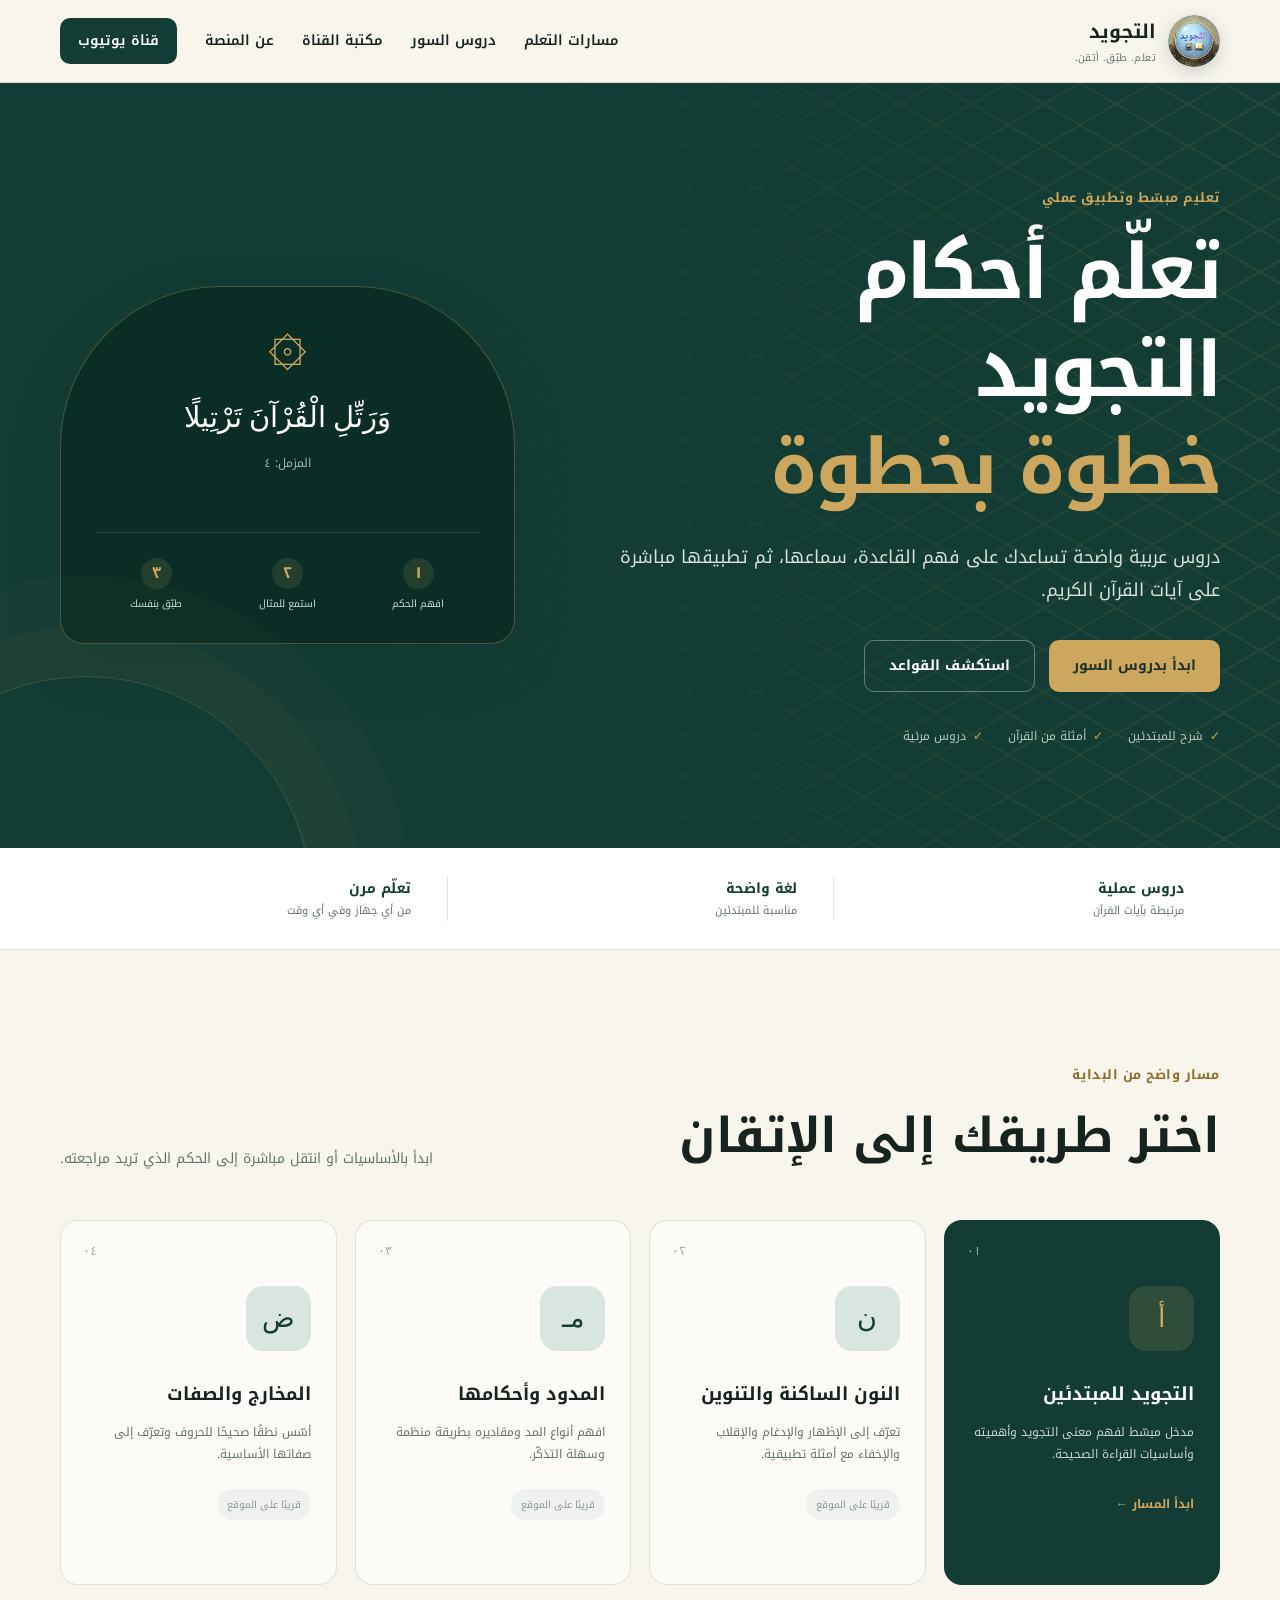
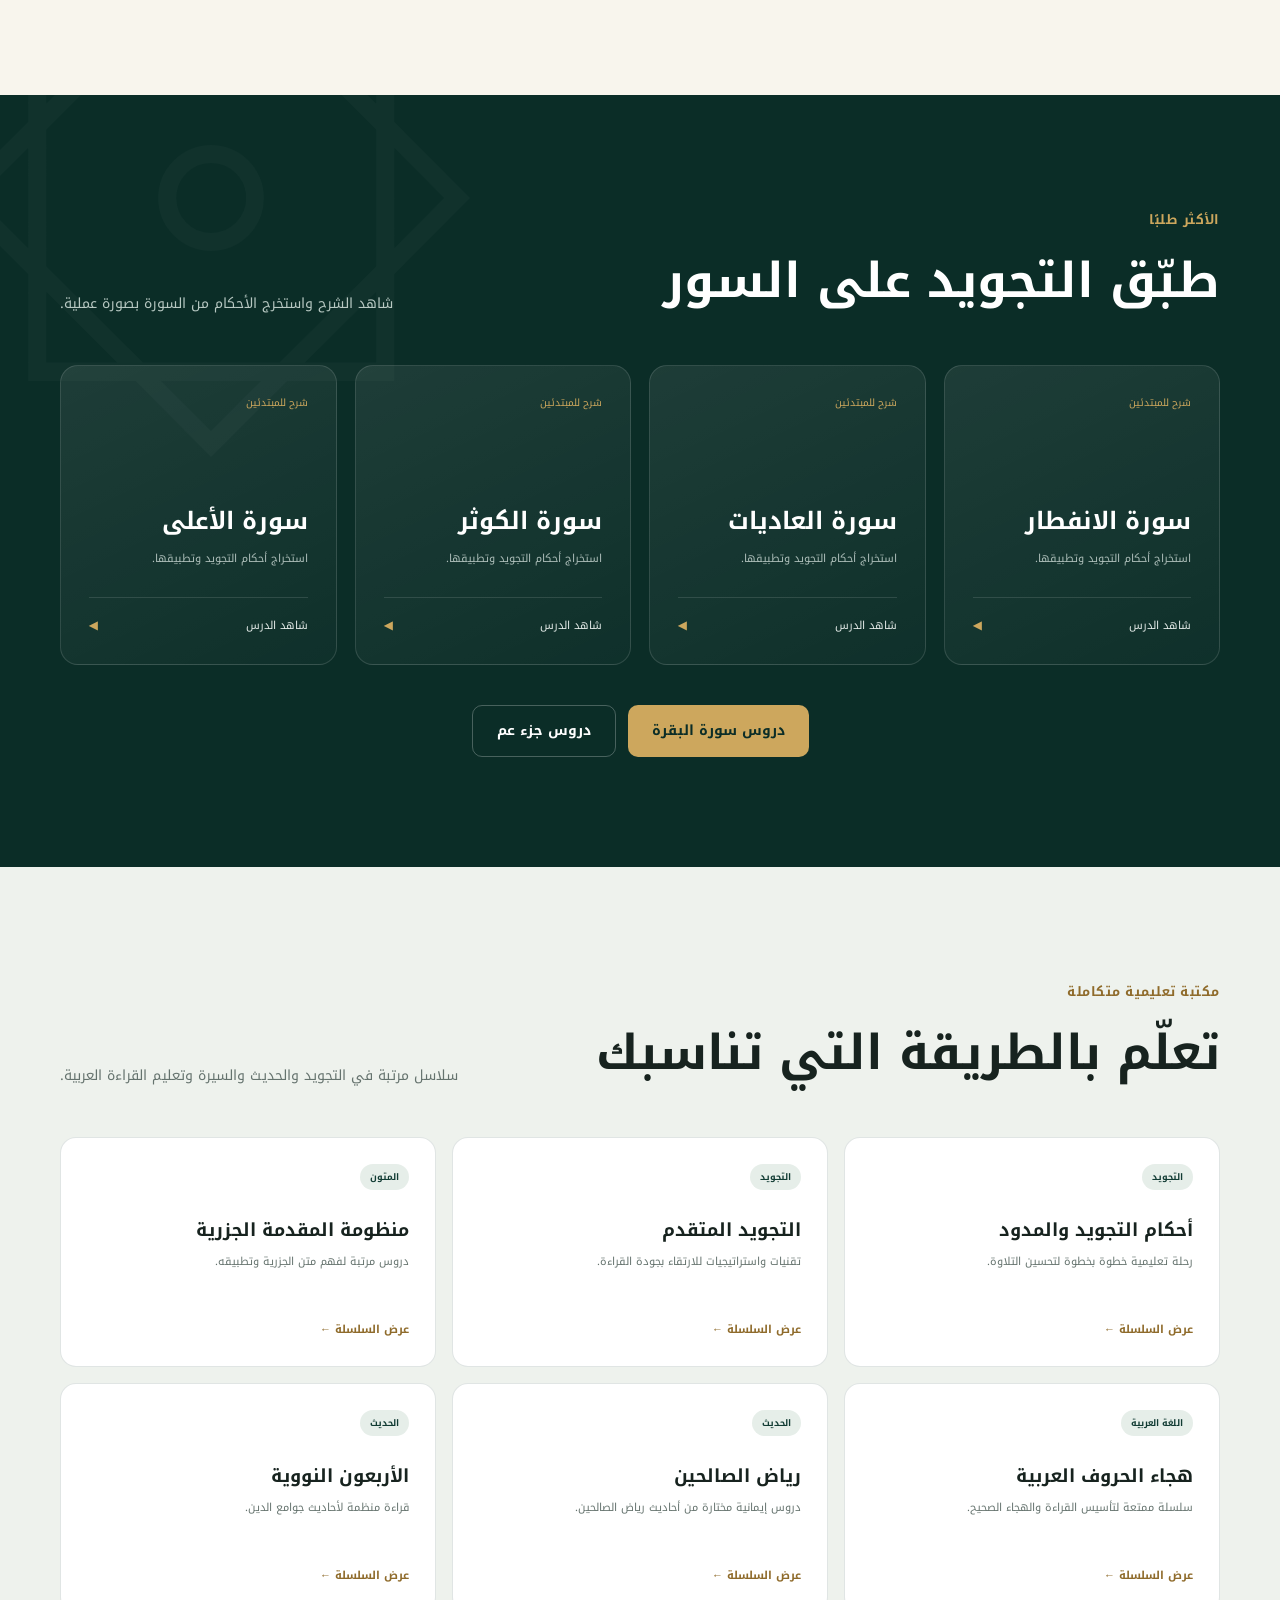
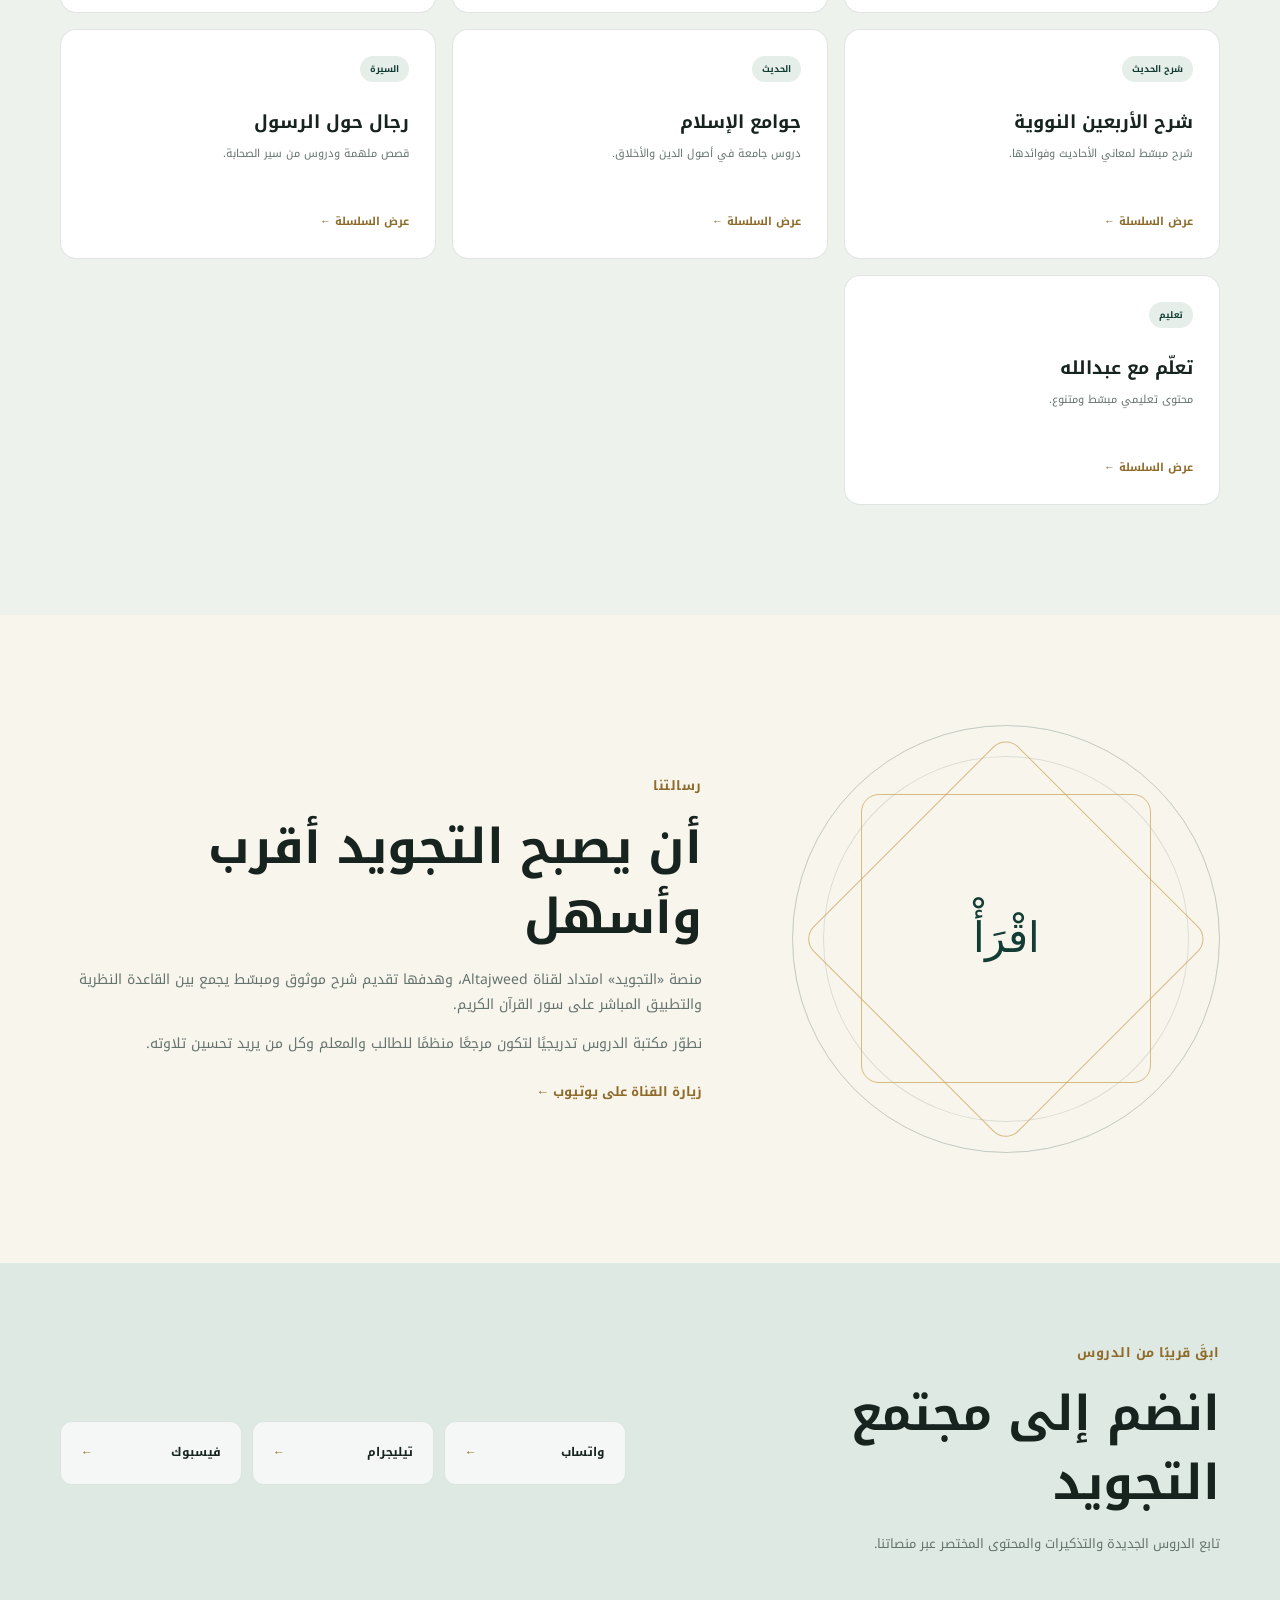
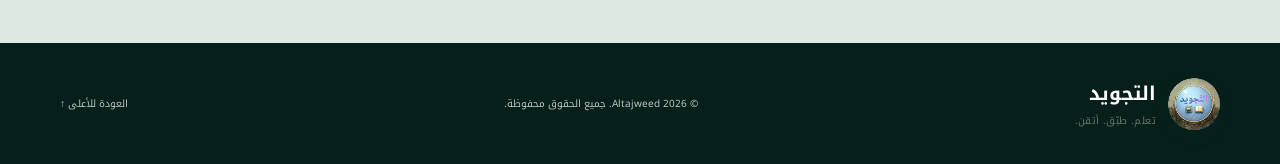
==== commit dacf6068: "تعزيز SEO والبيانات المنظمة" ====
--- a/index.html
+++ b/index.html
@@ -5,21 +5,52 @@
   <meta name="viewport" content="width=device-width, initial-scale=1">
   <title>التجويد | تعلّم أحكام التجويد بسهولة</title>
   <meta name="description" content="منصة التجويد: دروس عربية مبسطة وتطبيقات عملية لأحكام التجويد على سور القرآن الكريم للمبتدئين.">
+  <meta name="robots" content="index,follow,max-image-preview:large,max-snippet:-1,max-video-preview:-1">
+  <meta name="author" content="Altajweed">
   <meta name="theme-color" content="#123c34">
   <meta property="og:locale" content="ar_AR">
   <meta property="og:type" content="website">
   <meta property="og:title" content="التجويد | تعلّم أحكام التجويد بسهولة">
   <meta property="og:description" content="دروس مبسطة وتطبيقات عملية على سور القرآن الكريم للمبتدئين.">
   <meta property="og:url" content="https://altajweed.com/">
+  <meta property="og:site_name" content="التجويد">
+  <meta property="og:image" content="https://altajweed.com/logo.png">
+  <meta property="og:image:width" content="96">
+  <meta property="og:image:height" content="96">
+  <meta property="og:image:alt" content="شعار منصة التجويد">
+  <meta name="twitter:card" content="summary">
+  <meta name="twitter:title" content="التجويد | تعلّم أحكام التجويد بسهولة">
+  <meta name="twitter:description" content="دروس مبسطة وتطبيقات عملية على سور القرآن الكريم للمبتدئين.">
+  <meta name="twitter:image" content="https://altajweed.com/logo.png">
   <link rel="canonical" href="https://altajweed.com/">
   <link rel="icon" type="image/png" href="logo.png">
   <link rel="apple-touch-icon" href="logo.png">
+  <link rel="manifest" href="site.webmanifest">
   <link rel="preconnect" href="https://fonts.googleapis.com">
   <link rel="preconnect" href="https://fonts.gstatic.com" crossorigin>
   <link href="https://fonts.googleapis.com/css2?family=Noto+Kufi+Arabic:wght@400;500;600;700;800&display=swap" rel="stylesheet">
   <link rel="stylesheet" href="styles.css">
   <script type="application/ld+json">
-  {"@context":"https://schema.org","@type":"WebSite","name":"التجويد","alternateName":"Altajweed","url":"https://altajweed.com/","inLanguage":"ar"}
+  {
+    "@context":"https://schema.org",
+    "@graph":[
+      {"@type":"Organization","@id":"https://altajweed.com/#organization","name":"التجويد","alternateName":"Altajweed","url":"https://altajweed.com/","logo":{"@type":"ImageObject","url":"https://altajweed.com/logo.png","width":96,"height":96},"sameAs":["https://www.youtube.com/@Altajweed","https://facebook.com/ExplanationoftheprovisionsofTajweed","https://t.me/+GIKTlU7ojdo4MTIy"]},
+      {"@type":"WebSite","@id":"https://altajweed.com/#website","url":"https://altajweed.com/","name":"التجويد","alternateName":"Altajweed","inLanguage":"ar","publisher":{"@id":"https://altajweed.com/#organization"}},
+      {"@type":"CollectionPage","@id":"https://altajweed.com/#webpage","url":"https://altajweed.com/","name":"تعلّم أحكام التجويد بسهولة","description":"دروس عربية مبسطة وتطبيقات عملية لأحكام التجويد على سور القرآن الكريم للمبتدئين.","isPartOf":{"@id":"https://altajweed.com/#website"},"about":{"@id":"https://altajweed.com/#organization"},"inLanguage":"ar"},
+      {"@type":"ItemList","name":"سلاسل Altajweed التعليمية","numberOfItems":10,"itemListElement":[
+        {"@type":"ListItem","position":1,"name":"أحكام التجويد والمدود","url":"https://www.youtube.com/playlist?list=PLL-vvoKUNGNgXZCoHENS5dmqRHWz0oY6Z"},
+        {"@type":"ListItem","position":2,"name":"التجويد المتقدم","url":"https://www.youtube.com/playlist?list=PLL-vvoKUNGNjD09WM6TXjIQFC8uNyP05P"},
+        {"@type":"ListItem","position":3,"name":"منظومة المقدمة الجزرية","url":"https://www.youtube.com/playlist?list=PLL-vvoKUNGNjceWRsHrDzdgN32ThiaKy3"},
+        {"@type":"ListItem","position":4,"name":"هجاء الحروف العربية","url":"https://www.youtube.com/playlist?list=PLL-vvoKUNGNgMZxGp1qmXVTxcZwvX8oK8"},
+        {"@type":"ListItem","position":5,"name":"رياض الصالحين","url":"https://www.youtube.com/playlist?list=PLL-vvoKUNGNgdVnaDw9qo-uNhhf5DrK_O"},
+        {"@type":"ListItem","position":6,"name":"الأربعون النووية","url":"https://www.youtube.com/playlist?list=PLL-vvoKUNGNiJWkNqx5lWJQ0SXGUlWgDn"},
+        {"@type":"ListItem","position":7,"name":"شرح الأربعين النووية","url":"https://www.youtube.com/playlist?list=PLL-vvoKUNGNj4xNUgp9ySrZalMmsml0f_"},
+        {"@type":"ListItem","position":8,"name":"جوامع الإسلام","url":"https://www.youtube.com/playlist?list=PLL-vvoKUNGNjMqksLUzpEnHihRDEphvnx"},
+        {"@type":"ListItem","position":9,"name":"رجال حول الرسول","url":"https://www.youtube.com/playlist?list=PLL-vvoKUNGNh7MJqRpxXmvjRJEAEA8V_g"},
+        {"@type":"ListItem","position":10,"name":"تعلّم مع عبدالله","url":"https://www.youtube.com/playlist?list=PLL-vvoKUNGNin6DpzZJ7zK2MnNfGbqpIk"}
+      ]}
+    ]
+  }
   </script>
 </head>
 <body>
--- a/styles.css
+++ b/styles.css
@@ -5,8 +5,9 @@
 .trust-strip{background:var(--white);border-bottom:1px solid var(--line)}.trust-items{display:grid;grid-template-columns:repeat(3,1fr);padding-block:28px}.trust-items div{padding:0 36px;border-left:1px solid var(--line)}.trust-items div:last-child{border-left:0}.trust-items strong,.trust-items span{display:block}.trust-items strong{font-size:14px;color:var(--forest)}.trust-items span{font-size:11px;color:var(--muted)}
 .section{padding:110px 0}.section-heading{display:flex;align-items:end;justify-content:space-between;gap:60px;margin-bottom:48px}.section-heading h2,.about-section h2,.community h2{font-size:clamp(30px,4vw,48px);line-height:1.45;margin:0}.section-heading>p{max-width:420px;margin:0;color:var(--muted);font-size:14px}.path-grid{display:grid;grid-template-columns:repeat(4,1fr);gap:18px}.path-card{position:relative;min-height:365px;padding:30px 25px;background:rgba(255,255,255,.62);border:1px solid var(--line);border-radius:18px;overflow:hidden;transition:.25s}.path-card:hover{transform:translateY(-6px);box-shadow:var(--shadow);background:var(--white)}.path-card.featured{background:var(--forest);color:var(--white)}.card-number{position:absolute;top:20px;left:22px;color:#9ba9a4;font-size:12px}.path-icon{display:grid;place-items:center;width:65px;height:65px;border-radius:17px;background:var(--sage);color:var(--forest);font-family:serif;font-size:27px;margin:35px 0 27px}.featured .path-icon{background:rgba(205,167,93,.15);color:var(--gold)}.path-card h3{font-size:18px;margin:0 0 12px}.path-card p{font-size:12px;color:var(--muted);margin:0 0 24px}.featured p{color:#c9d7d2}.path-card a{color:var(--gold);font-size:12px;font-weight:700;text-decoration:none}.coming{font-size:10px;color:#8c9995;background:#eef1ee;padding:6px 10px;border-radius:20px}
 .lessons-section{background:var(--forest-2);color:var(--white);position:relative;overflow:hidden}.lessons-section:before{content:"۞";position:absolute;font-size:500px;line-height:1;color:rgba(255,255,255,.025);left:-60px;top:-130px}.section-heading.light>p{color:#b7c8c2}.lesson-grid{position:relative;display:grid;grid-template-columns:repeat(4,1fr);gap:18px}.lesson-card{min-height:300px;padding:28px;border:1px solid rgba(255,255,255,.13);border-radius:18px;text-decoration:none;background:linear-gradient(155deg,rgba(255,255,255,.08),rgba(255,255,255,.02));display:flex;flex-direction:column;transition:.25s}.lesson-card:hover{transform:translateY(-6px);border-color:rgba(205,167,93,.6)}.lesson-label{font-size:10px;color:var(--gold)}.lesson-card h3{font-size:24px;margin:auto 0 6px}.lesson-card p{font-size:11px;color:#aebfba;margin:0 0 28px}.watch{border-top:1px solid rgba(255,255,255,.12);padding-top:18px;font-size:11px;display:flex;justify-content:space-between;color:#e5ece9}.watch b{color:var(--gold)}.playlist-actions{display:flex;justify-content:center;gap:12px;margin-top:40px}.gold{background:var(--gold);color:var(--forest-2)}.outline-light{border:1px solid rgba(255,255,255,.25)}
+.library-section{background:#eef2ed}.library-grid{display:grid;grid-template-columns:repeat(3,1fr);gap:16px}.library-card{min-height:230px;padding:26px;background:var(--white);border:1px solid var(--line);border-radius:16px;text-decoration:none;display:flex;flex-direction:column;transition:.25s}.library-card:hover{transform:translateY(-5px);box-shadow:var(--shadow);border-color:rgba(205,167,93,.55)}.library-card>span{width:max-content;background:#e6eee9;color:var(--forest);border-radius:20px;padding:5px 10px;font-size:9px;font-weight:700}.library-card h3{font-size:18px;margin:24px 0 6px}.library-card p{font-size:11px;color:var(--muted);margin:0 0 20px}.library-card b{margin-top:auto;color:#8f6b2b;font-size:11px}
 .about-grid{display:grid;grid-template-columns:.8fr 1.2fr;gap:90px;align-items:center}.about-emblem{position:relative;aspect-ratio:1;display:grid;place-items:center;border-radius:50%;border:1px solid rgba(18,60,52,.22);box-shadow:inset 0 0 0 30px var(--cream),inset 0 0 0 31px rgba(18,60,52,.12)}.about-emblem:before,.about-emblem:after{content:"";position:absolute;inset:16%;border:1px solid rgba(205,167,93,.75);transform:rotate(45deg);border-radius:18px}.about-emblem:after{transform:rotate(0)}.about-emblem span{font-family:serif;font-size:42px;color:var(--forest);z-index:1}.about-grid p{color:var(--muted);font-size:14px}.text-link{display:inline-block;margin-top:10px;color:#8f6b2b;font-weight:700;font-size:13px;text-decoration:none}
 .community{background:#dfe9e3;padding:75px 0}.community-inner{display:grid;grid-template-columns:1fr 1.1fr;align-items:center;gap:80px}.community p{font-size:13px;color:var(--muted)}.social-links{display:grid;grid-template-columns:repeat(3,1fr);gap:10px}.social-links a{background:rgba(255,255,255,.65);border:1px solid rgba(18,60,52,.1);border-radius:12px;padding:20px;text-decoration:none;display:flex;justify-content:space-between;font-size:12px;font-weight:700}.social-links b{color:#8f6b2b}footer{background:#071f1b;color:#b9c6c2;padding:34px 0}.footer-inner{display:flex;align-items:center;justify-content:space-between;gap:25px}.footer-brand strong{color:var(--white)}.footer-inner p,.footer-inner>a{font-size:10px}.footer-inner>a{text-decoration:none}
-@media(max-width:900px){.main-nav{display:none;position:absolute;top:82px;right:20px;left:20px;background:var(--white);padding:22px;border-radius:14px;box-shadow:var(--shadow);flex-direction:column;align-items:stretch}.main-nav.open{display:flex}.menu-button{display:block}.hero-grid{grid-template-columns:1fr;gap:55px}.hero-card{max-width:520px;width:100%;margin:auto}.path-grid,.lesson-grid{grid-template-columns:repeat(2,1fr)}.about-grid{gap:45px}.community-inner{grid-template-columns:1fr}.section-heading{align-items:start;flex-direction:column;gap:14px}}
-@media(max-width:600px){.container{width:min(100% - 28px,1160px)}.nav-wrap{min-height:72px}.main-nav{top:72px}.hero{min-height:auto}.hero-grid{padding-block:70px}.hero h1{font-size:42px}.hero-copy>p{font-size:15px}.hero-card{padding:42px 20px 24px}.arabic-line{font-size:24px}.hero-points{gap:12px;flex-wrap:wrap}.trust-items{grid-template-columns:1fr}.trust-items div{border-left:0;border-bottom:1px solid var(--line);padding:12px 4px}.section{padding:78px 0}.section-heading{margin-bottom:32px}.path-grid,.lesson-grid{grid-template-columns:1fr}.path-card{min-height:315px}.playlist-actions{flex-direction:column}.about-grid{grid-template-columns:1fr}.about-emblem{width:min(320px,90%);margin:auto}.social-links{grid-template-columns:1fr}.footer-inner{flex-direction:column;text-align:center}.community{padding:65px 0}}
+@media(max-width:900px){.main-nav{display:none;position:absolute;top:82px;right:20px;left:20px;background:var(--white);padding:22px;border-radius:14px;box-shadow:var(--shadow);flex-direction:column;align-items:stretch}.main-nav.open{display:flex}.menu-button{display:block}.hero-grid{grid-template-columns:1fr;gap:55px}.hero-card{max-width:520px;width:100%;margin:auto}.path-grid,.lesson-grid,.library-grid{grid-template-columns:repeat(2,1fr)}.about-grid{gap:45px}.community-inner{grid-template-columns:1fr}.section-heading{align-items:start;flex-direction:column;gap:14px}}
+@media(max-width:600px){.container{width:min(100% - 28px,1160px)}.nav-wrap{min-height:72px}.main-nav{top:72px}.hero{min-height:auto}.hero-grid{padding-block:70px}.hero h1{font-size:42px}.hero-copy>p{font-size:15px}.hero-card{padding:42px 20px 24px}.arabic-line{font-size:24px}.hero-points{gap:12px;flex-wrap:wrap}.trust-items{grid-template-columns:1fr}.trust-items div{border-left:0;border-bottom:1px solid var(--line);padding:12px 4px}.section{padding:78px 0}.section-heading{margin-bottom:32px}.path-grid,.lesson-grid,.library-grid{grid-template-columns:1fr}.path-card{min-height:315px}.playlist-actions{flex-direction:column}.about-grid{grid-template-columns:1fr}.about-emblem{width:min(320px,90%);margin:auto}.social-links{grid-template-columns:1fr}.footer-inner{flex-direction:column;text-align:center}.community{padding:65px 0}}
 @media(prefers-reduced-motion:reduce){html{scroll-behavior:auto}*,*:before,*:after{transition:none!important}}
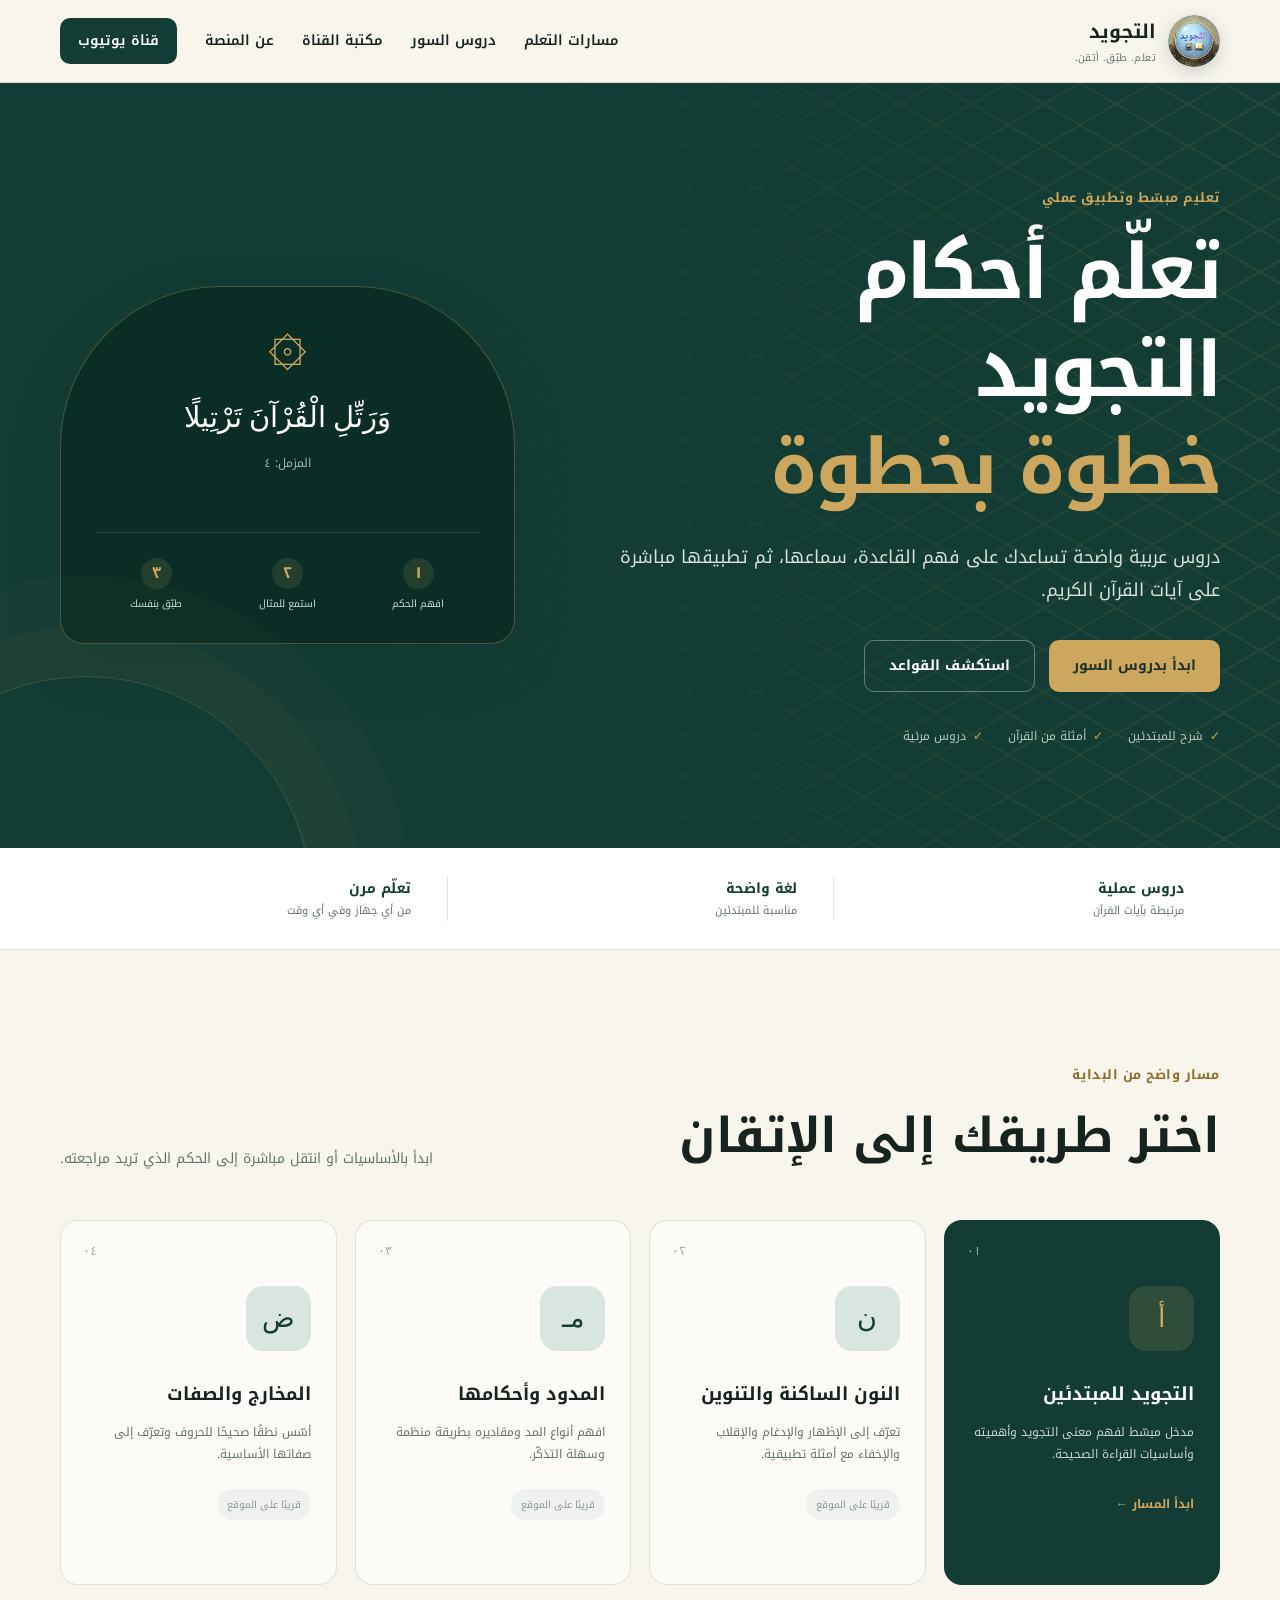
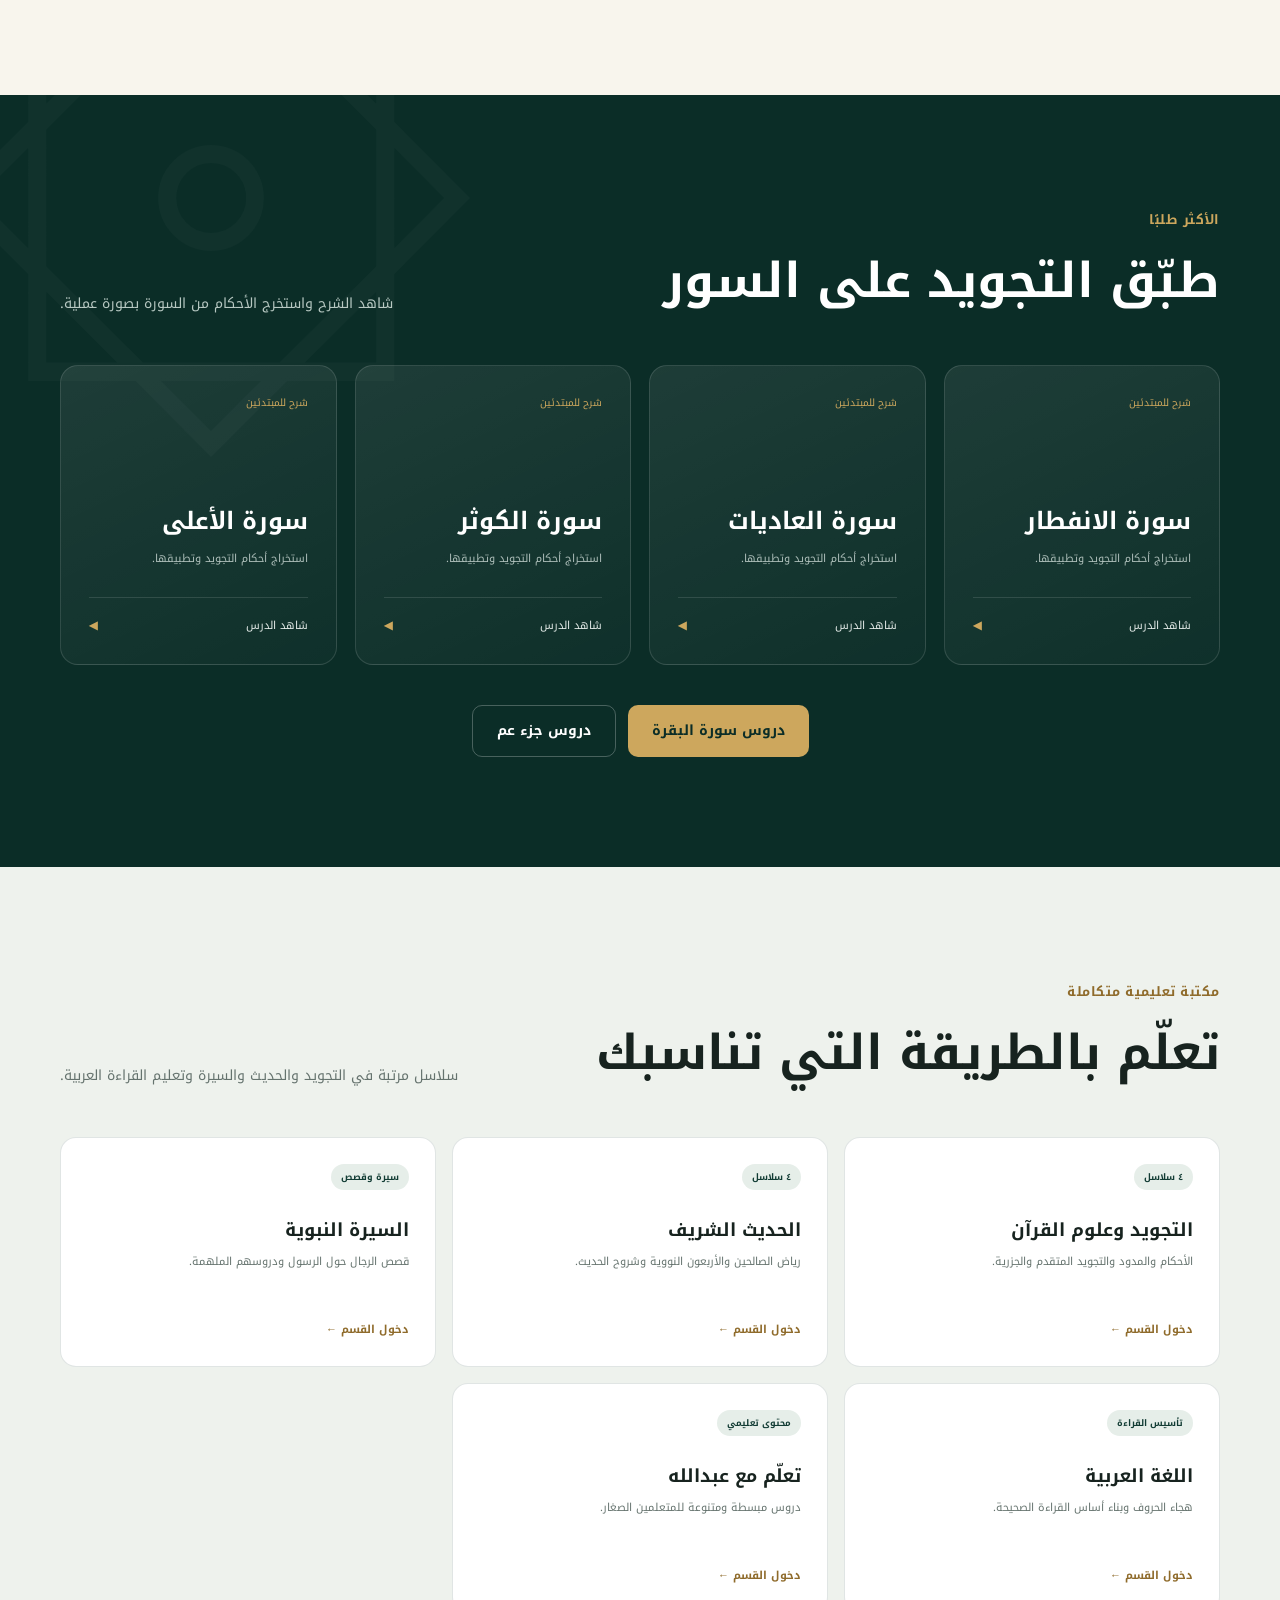
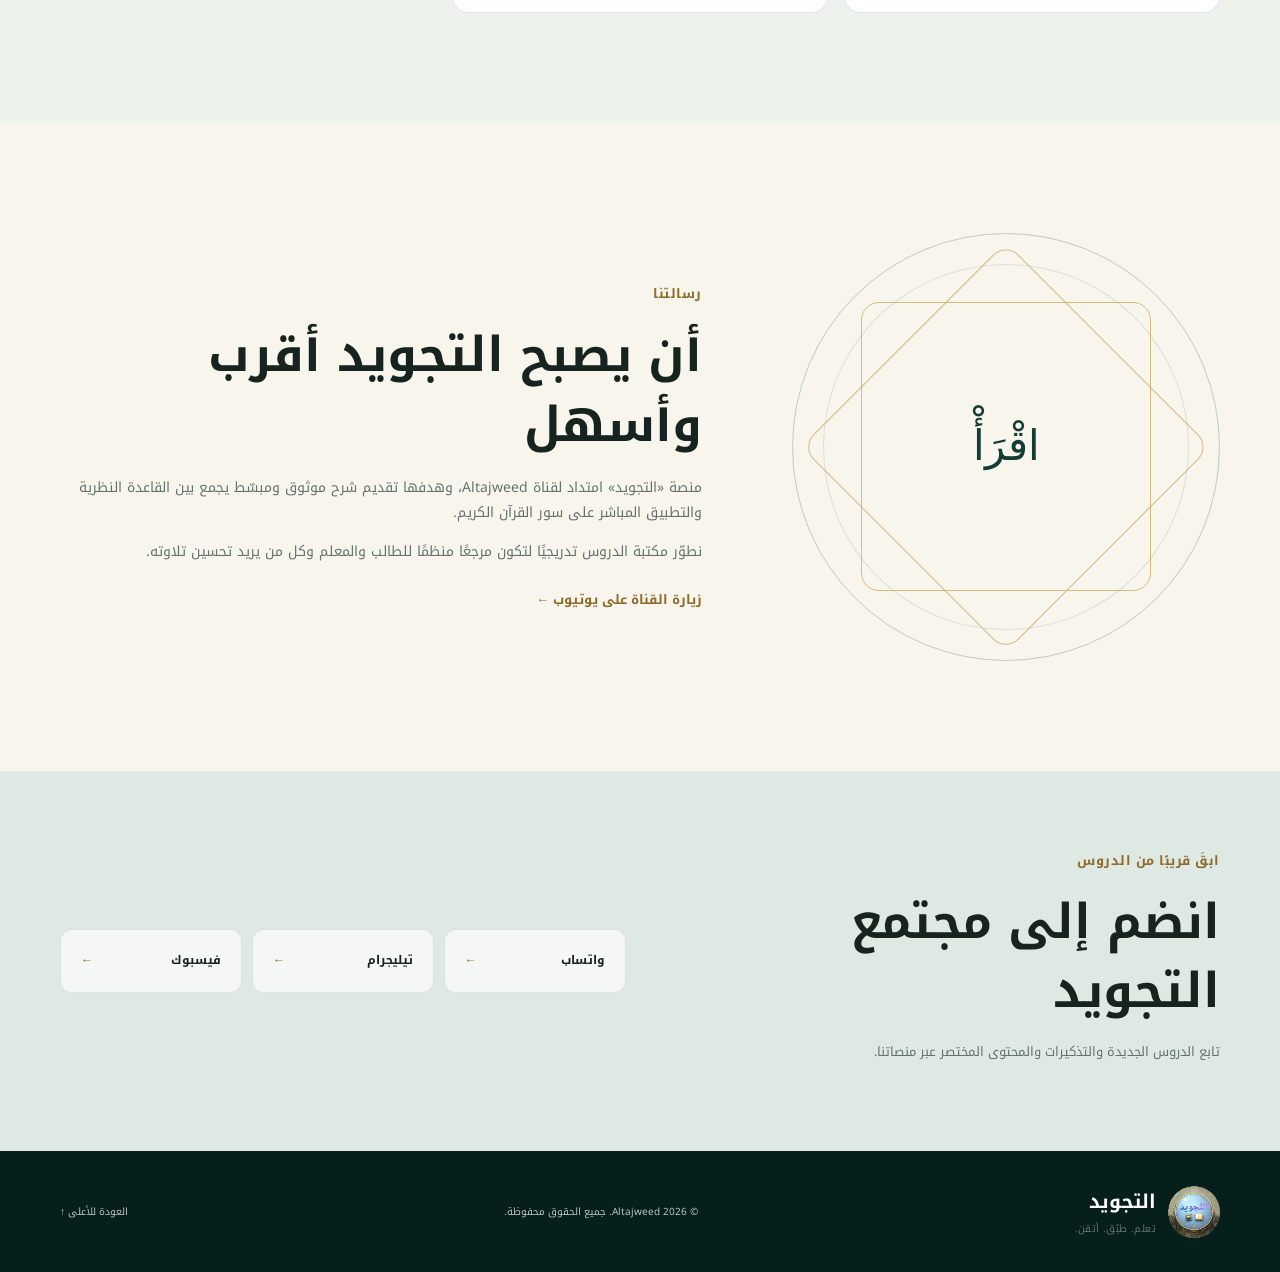
==== commit 9b63789a: "ربط المكتبة بصفحات الأقسام" ====
--- a/index.html
+++ b/index.html
@@ -114,17 +114,12 @@
     <section class="section library-section" id="library">
       <div class="container">
         <div class="section-heading"><div><span class="eyebrow dark">مكتبة تعليمية متكاملة</span><h2>تعلّم بالطريقة التي تناسبك</h2></div><p>سلاسل مرتبة في التجويد والحديث والسيرة وتعليم القراءة العربية.</p></div>
-        <div class="library-grid">
-          <a class="library-card" href="https://www.youtube.com/playlist?list=PLL-vvoKUNGNgXZCoHENS5dmqRHWz0oY6Z" target="_blank" rel="noopener"><span>التجويد</span><h3>أحكام التجويد والمدود</h3><p>رحلة تعليمية خطوة بخطوة لتحسين التلاوة.</p><b>عرض السلسلة ←</b></a>
-          <a class="library-card" href="https://www.youtube.com/playlist?list=PLL-vvoKUNGNjD09WM6TXjIQFC8uNyP05P" target="_blank" rel="noopener"><span>التجويد</span><h3>التجويد المتقدم</h3><p>تقنيات واستراتيجيات للارتقاء بجودة القراءة.</p><b>عرض السلسلة ←</b></a>
-          <a class="library-card" href="https://www.youtube.com/playlist?list=PLL-vvoKUNGNjceWRsHrDzdgN32ThiaKy3" target="_blank" rel="noopener"><span>المتون</span><h3>منظومة المقدمة الجزرية</h3><p>دروس مرتبة لفهم متن الجزرية وتطبيقه.</p><b>عرض السلسلة ←</b></a>
-          <a class="library-card" href="https://www.youtube.com/playlist?list=PLL-vvoKUNGNgMZxGp1qmXVTxcZwvX8oK8" target="_blank" rel="noopener"><span>اللغة العربية</span><h3>هجاء الحروف العربية</h3><p>سلسلة ممتعة لتأسيس القراءة والهجاء الصحيح.</p><b>عرض السلسلة ←</b></a>
-          <a class="library-card" href="https://www.youtube.com/playlist?list=PLL-vvoKUNGNgdVnaDw9qo-uNhhf5DrK_O" target="_blank" rel="noopener"><span>الحديث</span><h3>رياض الصالحين</h3><p>دروس إيمانية مختارة من أحاديث رياض الصالحين.</p><b>عرض السلسلة ←</b></a>
-          <a class="library-card" href="https://www.youtube.com/playlist?list=PLL-vvoKUNGNiJWkNqx5lWJQ0SXGUlWgDn" target="_blank" rel="noopener"><span>الحديث</span><h3>الأربعون النووية</h3><p>قراءة منظمة لأحاديث جوامع الدين.</p><b>عرض السلسلة ←</b></a>
-          <a class="library-card" href="https://www.youtube.com/playlist?list=PLL-vvoKUNGNj4xNUgp9ySrZalMmsml0f_" target="_blank" rel="noopener"><span>شرح الحديث</span><h3>شرح الأربعين النووية</h3><p>شرح مبسّط لمعاني الأحاديث وفوائدها.</p><b>عرض السلسلة ←</b></a>
-          <a class="library-card" href="https://www.youtube.com/playlist?list=PLL-vvoKUNGNjMqksLUzpEnHihRDEphvnx" target="_blank" rel="noopener"><span>الحديث</span><h3>جوامع الإسلام</h3><p>دروس جامعة في أصول الدين والأخلاق.</p><b>عرض السلسلة ←</b></a>
-          <a class="library-card" href="https://www.youtube.com/playlist?list=PLL-vvoKUNGNh7MJqRpxXmvjRJEAEA8V_g" target="_blank" rel="noopener"><span>السيرة</span><h3>رجال حول الرسول</h3><p>قصص ملهمة ودروس من سير الصحابة.</p><b>عرض السلسلة ←</b></a>
-          <a class="library-card" href="https://www.youtube.com/playlist?list=PLL-vvoKUNGNin6DpzZJ7zK2MnNfGbqpIk" target="_blank" rel="noopener"><span>تعليم</span><h3>تعلّم مع عبدالله</h3><p>محتوى تعليمي مبسّط ومتنوع.</p><b>عرض السلسلة ←</b></a>
+        <div class="library-grid category-grid">
+          <a class="library-card" href="tajweed.html"><span>٤ سلاسل</span><h3>التجويد وعلوم القرآن</h3><p>الأحكام والمدود والتجويد المتقدم والجزرية.</p><b>دخول القسم ←</b></a>
+          <a class="library-card" href="hadith.html"><span>٤ سلاسل</span><h3>الحديث الشريف</h3><p>رياض الصالحين والأربعون النووية وشروح الحديث.</p><b>دخول القسم ←</b></a>
+          <a class="library-card" href="seerah.html"><span>سيرة وقصص</span><h3>السيرة النبوية</h3><p>قصص الرجال حول الرسول ودروسهم الملهمة.</p><b>دخول القسم ←</b></a>
+          <a class="library-card" href="arabic.html"><span>تأسيس القراءة</span><h3>اللغة العربية</h3><p>هجاء الحروف وبناء أساس القراءة الصحيحة.</p><b>دخول القسم ←</b></a>
+          <a class="library-card" href="education.html"><span>محتوى تعليمي</span><h3>تعلّم مع عبدالله</h3><p>دروس مبسطة ومتنوعة للمتعلمين الصغار.</p><b>دخول القسم ←</b></a>
         </div>
       </div>
     </section>
--- a/styles.css
+++ b/styles.css
@@ -11,3 +11,4 @@
 @media(max-width:900px){.main-nav{display:none;position:absolute;top:82px;right:20px;left:20px;background:var(--white);padding:22px;border-radius:14px;box-shadow:var(--shadow);flex-direction:column;align-items:stretch}.main-nav.open{display:flex}.menu-button{display:block}.hero-grid{grid-template-columns:1fr;gap:55px}.hero-card{max-width:520px;width:100%;margin:auto}.path-grid,.lesson-grid,.library-grid{grid-template-columns:repeat(2,1fr)}.about-grid{gap:45px}.community-inner{grid-template-columns:1fr}.section-heading{align-items:start;flex-direction:column;gap:14px}}
 @media(max-width:600px){.container{width:min(100% - 28px,1160px)}.nav-wrap{min-height:72px}.main-nav{top:72px}.hero{min-height:auto}.hero-grid{padding-block:70px}.hero h1{font-size:42px}.hero-copy>p{font-size:15px}.hero-card{padding:42px 20px 24px}.arabic-line{font-size:24px}.hero-points{gap:12px;flex-wrap:wrap}.trust-items{grid-template-columns:1fr}.trust-items div{border-left:0;border-bottom:1px solid var(--line);padding:12px 4px}.section{padding:78px 0}.section-heading{margin-bottom:32px}.path-grid,.lesson-grid,.library-grid{grid-template-columns:1fr}.path-card{min-height:315px}.playlist-actions{flex-direction:column}.about-grid{grid-template-columns:1fr}.about-emblem{width:min(320px,90%);margin:auto}.social-links{grid-template-columns:1fr}.footer-inner{flex-direction:column;text-align:center}.community{padding:65px 0}}
 @media(prefers-reduced-motion:reduce){html{scroll-behavior:auto}*,*:before,*:after{transition:none!important}}
+.error-page{min-height:100vh;display:grid;place-items:center;align-content:center;text-align:center;padding:30px;background:var(--forest);color:var(--white)}.error-page img{border-radius:50%;box-shadow:var(--shadow)}.error-page>p{color:#c6d5d0}.error-page h1{font-size:clamp(34px,6vw,60px);margin:0}
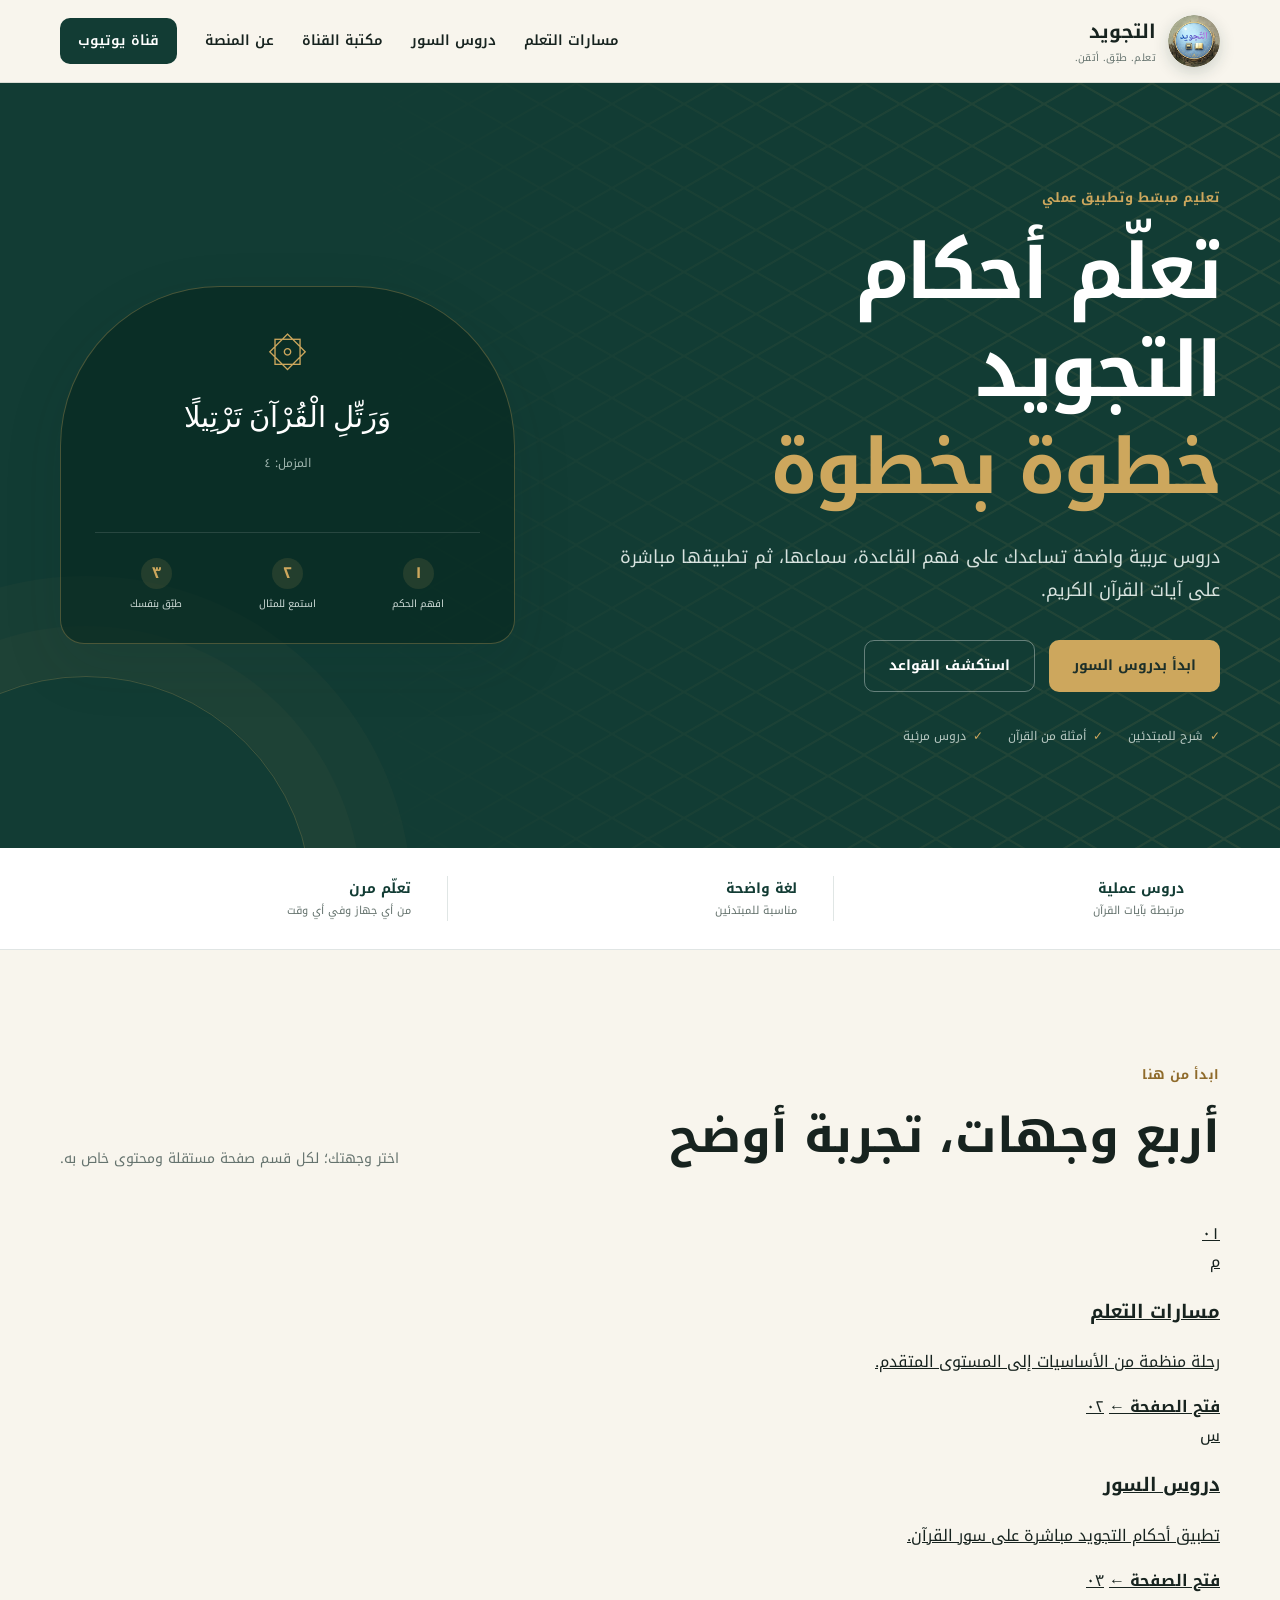
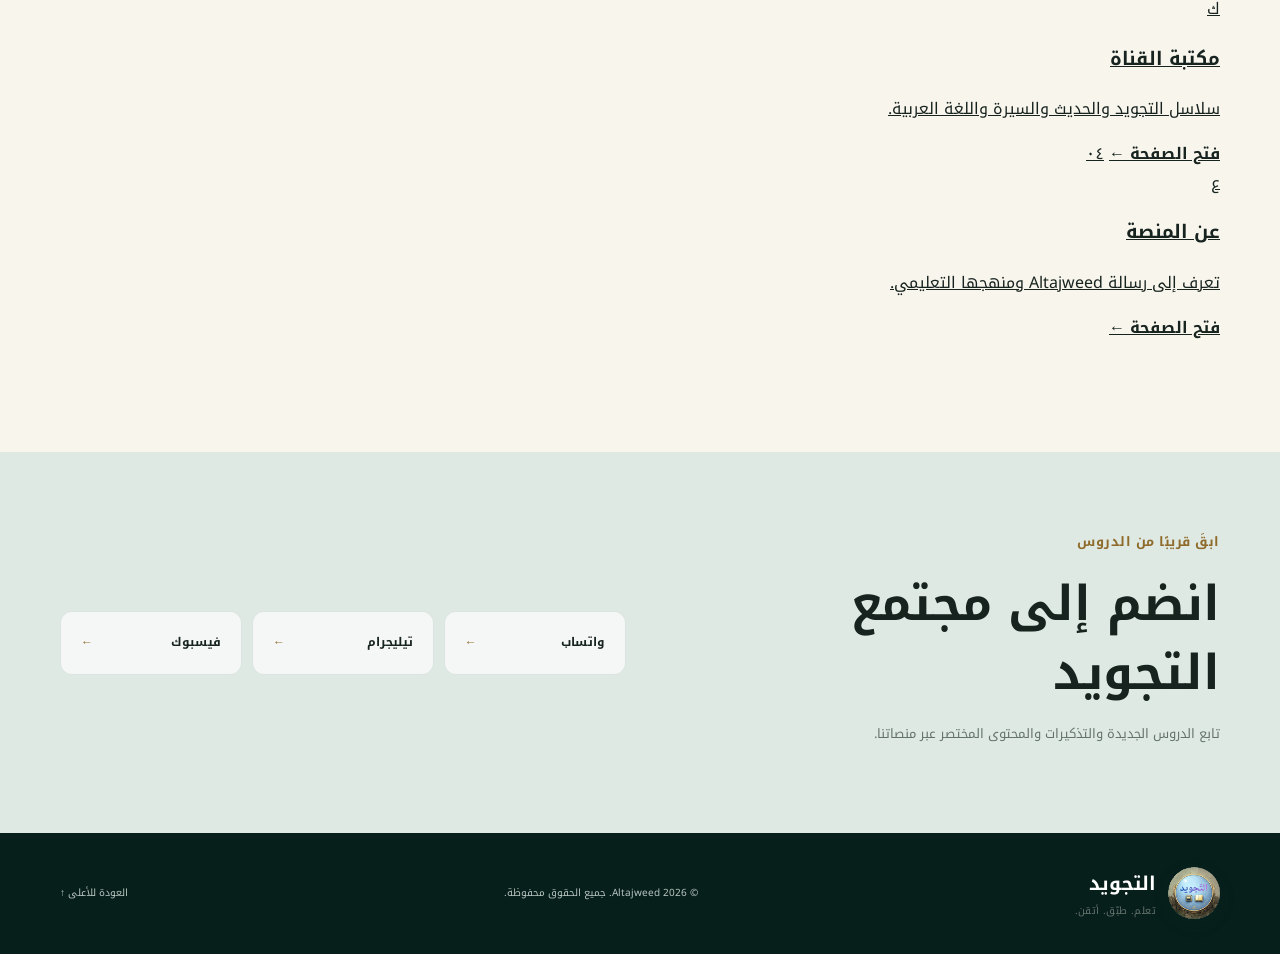
==== commit 74aea076: "تحويل الصفحة الرئيسية إلى بوابة للأقسام" ====
--- a/index.html
+++ b/index.html
@@ -37,17 +37,11 @@
       {"@type":"Organization","@id":"https://altajweed.com/#organization","name":"التجويد","alternateName":"Altajweed","url":"https://altajweed.com/","logo":{"@type":"ImageObject","url":"https://altajweed.com/logo.png","width":96,"height":96},"sameAs":["https://www.youtube.com/@Altajweed","https://facebook.com/ExplanationoftheprovisionsofTajweed","https://t.me/+GIKTlU7ojdo4MTIy"]},
       {"@type":"WebSite","@id":"https://altajweed.com/#website","url":"https://altajweed.com/","name":"التجويد","alternateName":"Altajweed","inLanguage":"ar","publisher":{"@id":"https://altajweed.com/#organization"}},
       {"@type":"CollectionPage","@id":"https://altajweed.com/#webpage","url":"https://altajweed.com/","name":"تعلّم أحكام التجويد بسهولة","description":"دروس عربية مبسطة وتطبيقات عملية لأحكام التجويد على سور القرآن الكريم للمبتدئين.","isPartOf":{"@id":"https://altajweed.com/#website"},"about":{"@id":"https://altajweed.com/#organization"},"inLanguage":"ar"},
-      {"@type":"ItemList","name":"سلاسل Altajweed التعليمية","numberOfItems":10,"itemListElement":[
-        {"@type":"ListItem","position":1,"name":"أحكام التجويد والمدود","url":"https://www.youtube.com/playlist?list=PLL-vvoKUNGNgXZCoHENS5dmqRHWz0oY6Z"},
-        {"@type":"ListItem","position":2,"name":"التجويد المتقدم","url":"https://www.youtube.com/playlist?list=PLL-vvoKUNGNjD09WM6TXjIQFC8uNyP05P"},
-        {"@type":"ListItem","position":3,"name":"منظومة المقدمة الجزرية","url":"https://www.youtube.com/playlist?list=PLL-vvoKUNGNjceWRsHrDzdgN32ThiaKy3"},
-        {"@type":"ListItem","position":4,"name":"هجاء الحروف العربية","url":"https://www.youtube.com/playlist?list=PLL-vvoKUNGNgMZxGp1qmXVTxcZwvX8oK8"},
-        {"@type":"ListItem","position":5,"name":"رياض الصالحين","url":"https://www.youtube.com/playlist?list=PLL-vvoKUNGNgdVnaDw9qo-uNhhf5DrK_O"},
-        {"@type":"ListItem","position":6,"name":"الأربعون النووية","url":"https://www.youtube.com/playlist?list=PLL-vvoKUNGNiJWkNqx5lWJQ0SXGUlWgDn"},
-        {"@type":"ListItem","position":7,"name":"شرح الأربعين النووية","url":"https://www.youtube.com/playlist?list=PLL-vvoKUNGNj4xNUgp9ySrZalMmsml0f_"},
-        {"@type":"ListItem","position":8,"name":"جوامع الإسلام","url":"https://www.youtube.com/playlist?list=PLL-vvoKUNGNjMqksLUzpEnHihRDEphvnx"},
-        {"@type":"ListItem","position":9,"name":"رجال حول الرسول","url":"https://www.youtube.com/playlist?list=PLL-vvoKUNGNh7MJqRpxXmvjRJEAEA8V_g"},
-        {"@type":"ListItem","position":10,"name":"تعلّم مع عبدالله","url":"https://www.youtube.com/playlist?list=PLL-vvoKUNGNin6DpzZJ7zK2MnNfGbqpIk"}
+      {"@type":"ItemList","name":"أقسام موقع Altajweed","numberOfItems":4,"itemListElement":[
+        {"@type":"SiteNavigationElement","position":1,"name":"مسارات التعلم","url":"https://altajweed.com/learning-paths.html"},
+        {"@type":"SiteNavigationElement","position":2,"name":"دروس السور","url":"https://altajweed.com/surah-lessons.html"},
+        {"@type":"SiteNavigationElement","position":3,"name":"مكتبة القناة","url":"https://altajweed.com/library.html"},
+        {"@type":"SiteNavigationElement","position":4,"name":"عن المنصة","url":"https://altajweed.com/about.html"}
       ]}
     ]
   }
@@ -65,7 +59,7 @@
         <span class="sr-only">فتح القائمة</span><span></span><span></span><span></span>
       </button>
       <nav class="main-nav" id="main-nav" aria-label="التنقل الرئيسي">
-        <a href="#paths">مسارات التعلم</a><a href="#lessons">دروس السور</a><a href="#library">مكتبة القناة</a><a href="#about">عن المنصة</a>
+        <a href="learning-paths.html">مسارات التعلم</a><a href="surah-lessons.html">دروس السور</a><a href="library.html">مكتبة القناة</a><a href="about.html">عن المنصة</a>
         <a class="nav-cta" href="https://www.youtube.com/@Altajweed" target="_blank" rel="noopener">قناة يوتيوب</a>
       </nav>
     </div>
@@ -88,42 +82,17 @@
       </div>
     </section>
     <section class="trust-strip" aria-label="محتوى المنصة"><div class="container trust-items"><div><strong>دروس عملية</strong><span>مرتبطة بآيات القرآن</span></div><div><strong>لغة واضحة</strong><span>مناسبة للمبتدئين</span></div><div><strong>تعلّم مرن</strong><span>من أي جهاز وفي أي وقت</span></div></div></section>
-    <section class="section" id="paths">
+    <section class="section portal-section">
       <div class="container">
-        <div class="section-heading"><div><span class="eyebrow dark">مسار واضح من البداية</span><h2>اختر طريقك إلى الإتقان</h2></div><p>ابدأ بالأساسيات أو انتقل مباشرة إلى الحكم الذي تريد مراجعته.</p></div>
-        <div class="path-grid">
-          <article class="path-card featured"><span class="card-number">٠١</span><div class="path-icon" aria-hidden="true">أ</div><h3>التجويد للمبتدئين</h3><p>مدخل مبسّط لفهم معنى التجويد وأهميته وأساسيات القراءة الصحيحة.</p><a href="https://www.youtube.com/@Altajweed" target="_blank" rel="noopener">ابدأ المسار <span aria-hidden="true">←</span></a></article>
-          <article class="path-card"><span class="card-number">٠٢</span><div class="path-icon" aria-hidden="true">ن</div><h3>النون الساكنة والتنوين</h3><p>تعرّف إلى الإظهار والإدغام والإقلاب والإخفاء مع أمثلة تطبيقية.</p><span class="coming">قريبًا على الموقع</span></article>
-          <article class="path-card"><span class="card-number">٠٣</span><div class="path-icon" aria-hidden="true">مـ</div><h3>المدود وأحكامها</h3><p>افهم أنواع المد ومقاديره بطريقة منظمة وسهلة التذكّر.</p><span class="coming">قريبًا على الموقع</span></article>
-          <article class="path-card"><span class="card-number">٠٤</span><div class="path-icon" aria-hidden="true">ض</div><h3>المخارج والصفات</h3><p>أسّس نطقًا صحيحًا للحروف وتعرّف إلى صفاتها الأساسية.</p><span class="coming">قريبًا على الموقع</span></article>
+        <div class="section-heading"><div><span class="eyebrow dark">ابدأ من هنا</span><h2>أربع وجهات، تجربة أوضح</h2></div><p>اختر وجهتك؛ لكل قسم صفحة مستقلة ومحتوى خاص به.</p></div>
+        <div class="portal-grid">
+          <a class="portal-card" href="learning-paths.html"><span class="portal-number">٠١</span><div class="portal-icon">م</div><h3>مسارات التعلم</h3><p>رحلة منظمة من الأساسيات إلى المستوى المتقدم.</p><b>فتح الصفحة ←</b></a>
+          <a class="portal-card" href="surah-lessons.html"><span class="portal-number">٠٢</span><div class="portal-icon">س</div><h3>دروس السور</h3><p>تطبيق أحكام التجويد مباشرة على سور القرآن.</p><b>فتح الصفحة ←</b></a>
+          <a class="portal-card" href="library.html"><span class="portal-number">٠٣</span><div class="portal-icon">ك</div><h3>مكتبة القناة</h3><p>سلاسل التجويد والحديث والسيرة واللغة العربية.</p><b>فتح الصفحة ←</b></a>
+          <a class="portal-card" href="about.html"><span class="portal-number">٠٤</span><div class="portal-icon">ع</div><h3>عن المنصة</h3><p>تعرف إلى رسالة Altajweed ومنهجها التعليمي.</p><b>فتح الصفحة ←</b></a>
         </div>
       </div>
     </section>
-    <section class="section lessons-section" id="lessons">
-      <div class="container">
-        <div class="section-heading light"><div><span class="eyebrow">الأكثر طلبًا</span><h2>طبّق التجويد على السور</h2></div><p>شاهد الشرح واستخرج الأحكام من السورة بصورة عملية.</p></div>
-        <div class="lesson-grid">
-          <a class="lesson-card" href="https://www.youtube.com/watch?v=1KUk1FKr57U" target="_blank" rel="noopener"><span class="lesson-label">شرح للمبتدئين</span><h3>سورة الانفطار</h3><p>استخراج أحكام التجويد وتطبيقها.</p><span class="watch">شاهد الدرس <b>◀</b></span></a>
-          <a class="lesson-card" href="https://www.youtube.com/watch?v=2XgJ5pte5E4" target="_blank" rel="noopener"><span class="lesson-label">شرح للمبتدئين</span><h3>سورة العاديات</h3><p>استخراج أحكام التجويد وتطبيقها.</p><span class="watch">شاهد الدرس <b>◀</b></span></a>
-          <a class="lesson-card" href="https://www.youtube.com/watch?v=7OqHFm6cxBM" target="_blank" rel="noopener"><span class="lesson-label">شرح للمبتدئين</span><h3>سورة الكوثر</h3><p>استخراج أحكام التجويد وتطبيقها.</p><span class="watch">شاهد الدرس <b>◀</b></span></a>
-          <a class="lesson-card" href="https://www.youtube.com/watch?v=R9Y32jQusJU" target="_blank" rel="noopener"><span class="lesson-label">شرح للمبتدئين</span><h3>سورة الأعلى</h3><p>استخراج أحكام التجويد وتطبيقها.</p><span class="watch">شاهد الدرس <b>◀</b></span></a>
-        </div>
-        <div class="playlist-actions"><a class="button gold" href="https://youtube.com/playlist?list=PLL-vvoKUNGNj6DCsCUUqlLY4CWKvs2xUa&amp;si=VzDj2KtYLsqnlW5T" target="_blank" rel="noopener">دروس سورة البقرة</a><a class="button outline-light" href="https://youtube.com/playlist?list=PLL-vvoKUNGNimvw0xkNk1RcgR8cFRmpti" target="_blank" rel="noopener">دروس جزء عم</a></div>
-      </div>
-    </section>
-    <section class="section library-section" id="library">
-      <div class="container">
-        <div class="section-heading"><div><span class="eyebrow dark">مكتبة تعليمية متكاملة</span><h2>تعلّم بالطريقة التي تناسبك</h2></div><p>سلاسل مرتبة في التجويد والحديث والسيرة وتعليم القراءة العربية.</p></div>
-        <div class="library-grid category-grid">
-          <a class="library-card" href="tajweed.html"><span>٤ سلاسل</span><h3>التجويد وعلوم القرآن</h3><p>الأحكام والمدود والتجويد المتقدم والجزرية.</p><b>دخول القسم ←</b></a>
-          <a class="library-card" href="hadith.html"><span>٤ سلاسل</span><h3>الحديث الشريف</h3><p>رياض الصالحين والأربعون النووية وشروح الحديث.</p><b>دخول القسم ←</b></a>
-          <a class="library-card" href="seerah.html"><span>سيرة وقصص</span><h3>السيرة النبوية</h3><p>قصص الرجال حول الرسول ودروسهم الملهمة.</p><b>دخول القسم ←</b></a>
-          <a class="library-card" href="arabic.html"><span>تأسيس القراءة</span><h3>اللغة العربية</h3><p>هجاء الحروف وبناء أساس القراءة الصحيحة.</p><b>دخول القسم ←</b></a>
-          <a class="library-card" href="education.html"><span>محتوى تعليمي</span><h3>تعلّم مع عبدالله</h3><p>دروس مبسطة ومتنوعة للمتعلمين الصغار.</p><b>دخول القسم ←</b></a>
-        </div>
-      </div>
-    </section>
-    <section class="section about-section" id="about"><div class="container about-grid"><div class="about-emblem" aria-hidden="true"><span>اقْرَأْ</span></div><div><span class="eyebrow dark">رسالتنا</span><h2>أن يصبح التجويد أقرب وأسهل</h2><p>منصة «التجويد» امتداد لقناة Altajweed، وهدفها تقديم شرح موثوق ومبسّط يجمع بين القاعدة النظرية والتطبيق المباشر على سور القرآن الكريم.</p><p>نطوّر مكتبة الدروس تدريجيًا لتكون مرجعًا منظمًا للطالب والمعلم وكل من يريد تحسين تلاوته.</p><a class="text-link" href="https://www.youtube.com/@Altajweed" target="_blank" rel="noopener">زيارة القناة على يوتيوب <span aria-hidden="true">←</span></a></div></div></section>
     <section class="community"><div class="container community-inner"><div><span class="eyebrow dark">ابقَ قريبًا من الدروس</span><h2>انضم إلى مجتمع التجويد</h2><p>تابع الدروس الجديدة والتذكيرات والمحتوى المختصر عبر منصاتنا.</p></div><div class="social-links"><a href="https://whatsapp.com/channel/0029VaKxSuW7IUYVLvglpJ0Y" target="_blank" rel="noopener"><span>واتساب</span><b>←</b></a><a href="https://t.me/+GIKTlU7ojdo4MTIy" target="_blank" rel="noopener"><span>تيليجرام</span><b>←</b></a><a href="https://facebook.com/ExplanationoftheprovisionsofTajweed" target="_blank" rel="noopener"><span>فيسبوك</span><b>←</b></a></div></div></section>
   </main>
   <footer><div class="container footer-inner"><a class="brand footer-brand" href="#top"><img class="brand-logo" src="logo.png" width="52" height="52" alt="شعار التجويد"><span><strong>التجويد</strong><small>تعلم. طبّق. أتقن.</small></span></a><p>© <span id="year"></span> Altajweed. جميع الحقوق محفوظة.</p><a href="#top">العودة للأعلى ↑</a></div></footer>
--- a/styles.css
+++ b/styles.css
@@ -12,3 +12,5 @@
 @media(max-width:600px){.container{width:min(100% - 28px,1160px)}.nav-wrap{min-height:72px}.main-nav{top:72px}.hero{min-height:auto}.hero-grid{padding-block:70px}.hero h1{font-size:42px}.hero-copy>p{font-size:15px}.hero-card{padding:42px 20px 24px}.arabic-line{font-size:24px}.hero-points{gap:12px;flex-wrap:wrap}.trust-items{grid-template-columns:1fr}.trust-items div{border-left:0;border-bottom:1px solid var(--line);padding:12px 4px}.section{padding:78px 0}.section-heading{margin-bottom:32px}.path-grid,.lesson-grid,.library-grid{grid-template-columns:1fr}.path-card{min-height:315px}.playlist-actions{flex-direction:column}.about-grid{grid-template-columns:1fr}.about-emblem{width:min(320px,90%);margin:auto}.social-links{grid-template-columns:1fr}.footer-inner{flex-direction:column;text-align:center}.community{padding:65px 0}}
 @media(prefers-reduced-motion:reduce){html{scroll-behavior:auto}*,*:before,*:after{transition:none!important}}
 .error-page{min-height:100vh;display:grid;place-items:center;align-content:center;text-align:center;padding:30px;background:var(--forest);color:var(--white)}.error-page img{border-radius:50%;box-shadow:var(--shadow)}.error-page>p{color:#c6d5d0}.error-page h1{font-size:clamp(34px,6vw,60px);margin:0}
+.path-card h2,.library-card h2{font-size:18px;margin:24px 0 6px}
+.category-hero{background:var(--forest);color:var(--white);padding:80px 0 70px;position:relative;overflow:hidden}.category-hero:after{content:"۞";position:absolute;left:5%;top:-95px;font-size:300px;color:rgba(255,255,255,.035)}.breadcrumbs{display:flex;gap:8px;align-items:center;font-size:11px;color:#b7c8c2;margin-bottom:28px}.breadcrumbs a{color:var(--gold);text-decoration:none}.category-hero h1{font-size:clamp(38px,6vw,68px);line-height:1.35;margin:0 0 16px}.category-hero p{max-width:720px;color:#c9d7d2;margin:0}.series-section{padding:80px 0 110px}.series-grid{display:grid;grid-template-columns:repeat(2,1fr);gap:20px}.series-card{background:var(--white);border:1px solid var(--line);border-radius:20px;padding:32px;text-decoration:none;min-height:250px;display:flex;flex-direction:column;transition:.25s}.series-card:hover{transform:translateY(-5px);box-shadow:var(--shadow);border-color:rgba(205,167,93,.55)}.series-card .series-type{color:#8f6b2b;font-size:10px;font-weight:700}.series-card h2{font-size:23px;margin:22px 0 8px}.series-card p{color:var(--muted);font-size:12px;margin:0 0 28px}.series-card b{margin-top:auto;color:var(--forest);font-size:12px}.back-library{display:inline-block;margin-top:35px;color:#8f6b2b;font-size:12px;font-weight:700;text-decoration:none}@media(max-width:700px){.category-hero{padding:60px 0}.series-grid{grid-template-columns:1fr}.series-card{min-height:220px}}
